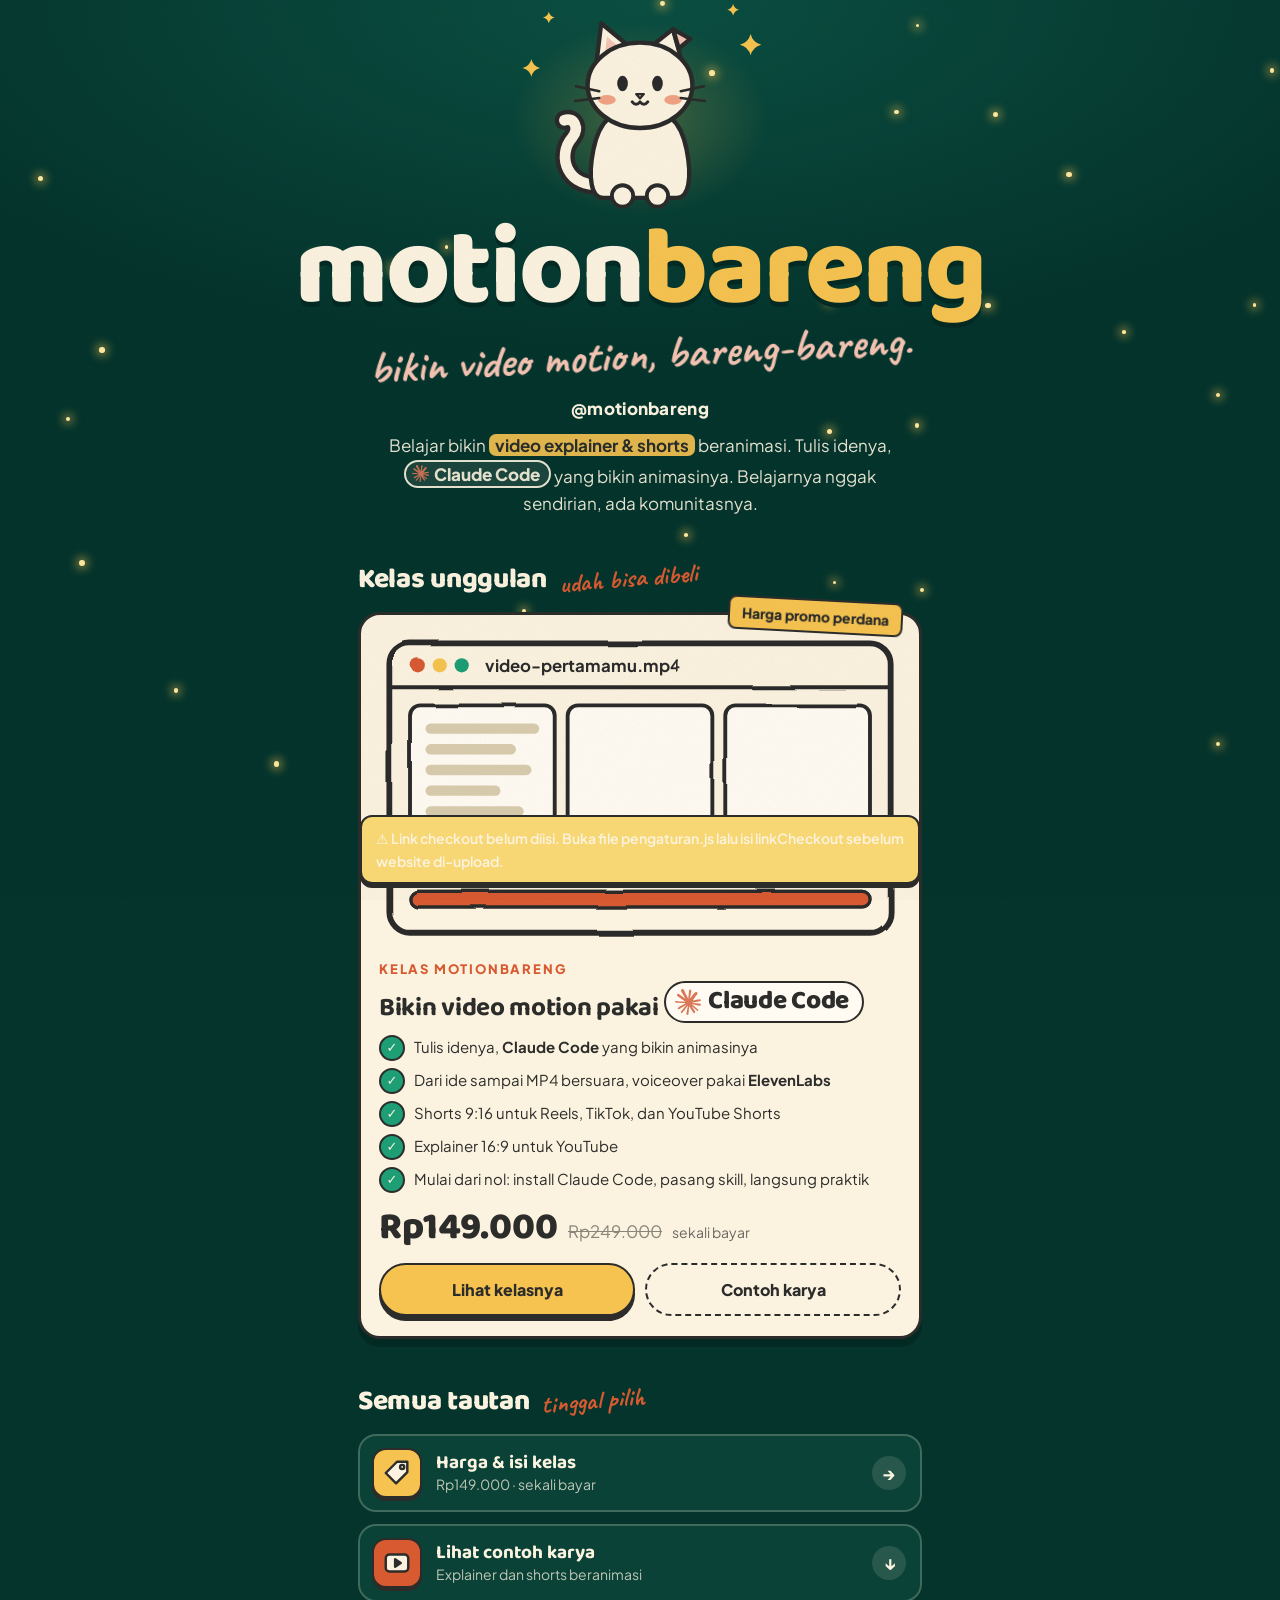
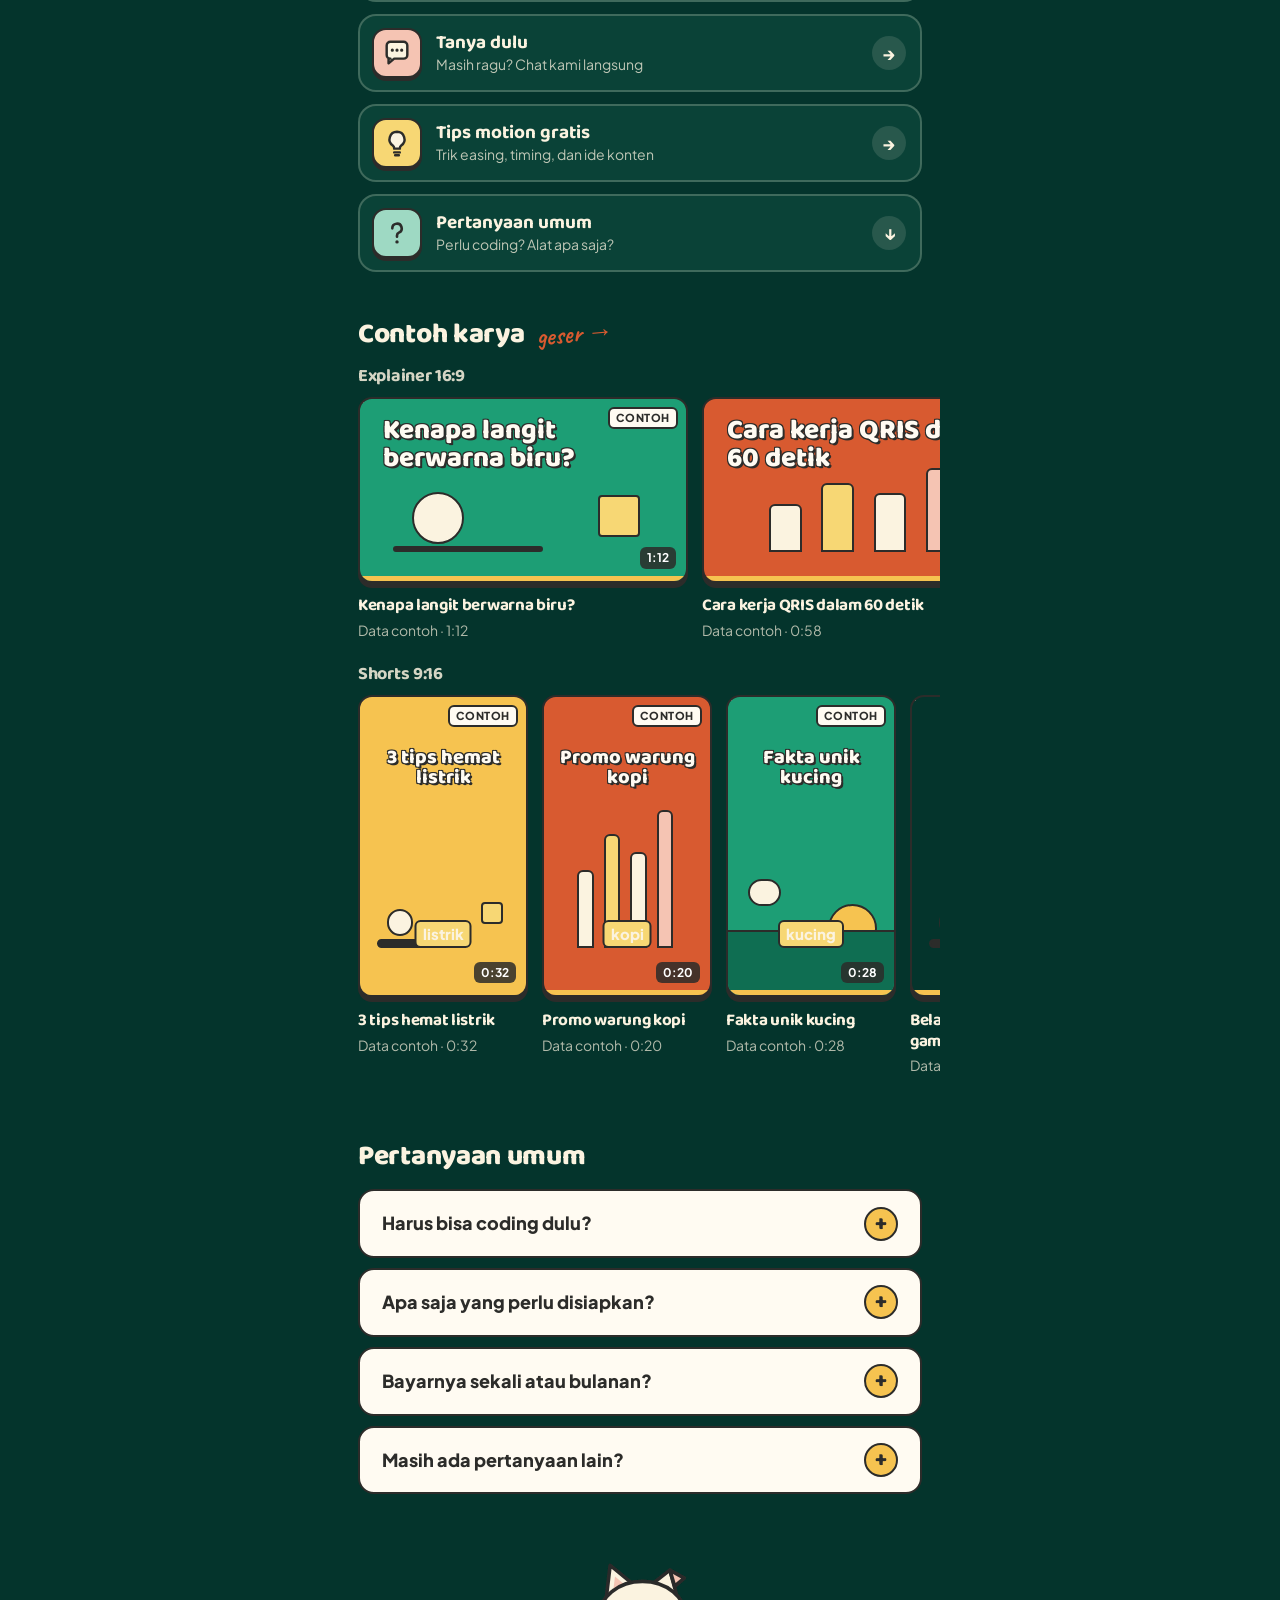
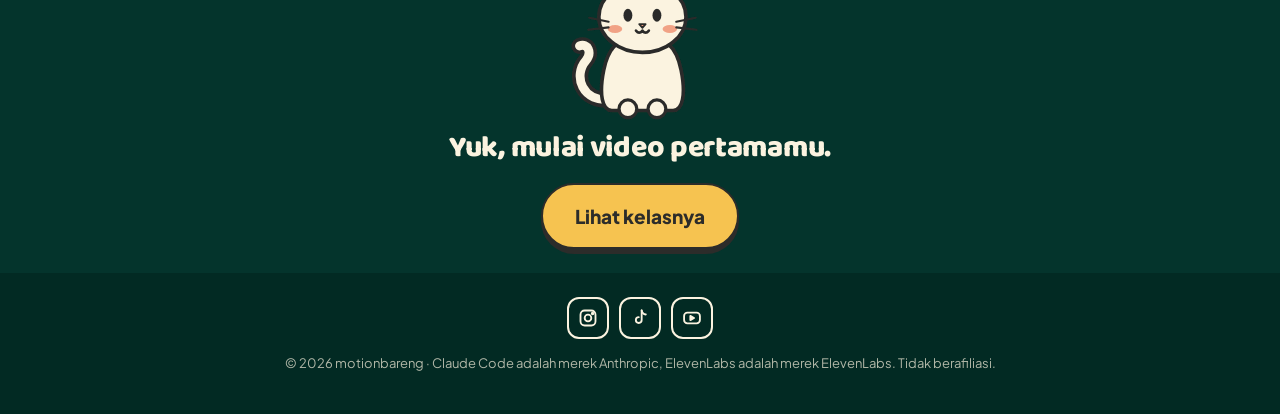
==== Company Profile/website/index.html @ d0ffbc11 "Website motionbareng: halaman link bio dan halaman jualan - index.html: halaman link bio (kenalan, k" ====
<!doctype html>
<html lang="id">
<head>
<meta charset="utf-8">
<meta name="viewport" content="width=device-width, initial-scale=1">
<title>motionbareng · bikin video motion, bareng-bareng</title>
<meta name="description" content="Belajar bikin video explainer & shorts beranimasi pakai Claude Code + ElevenLabs, bareng komunitas. Kelas, contoh karya, dan tautan motionbareng.">
<meta property="og:title" content="motionbareng · bikin video motion, bareng-bareng">
<meta property="og:description" content="Kelas online bikin video explainer & shorts beranimasi pakai Claude Code + ElevenLabs.">
<meta property="og:type" content="website">
<meta name="theme-color" content="#04342C">
<link rel="icon" href="favicon.svg" type="image/svg+xml">
<link rel="preconnect" href="https://fonts.googleapis.com">
<link rel="preconnect" href="https://fonts.gstatic.com" crossorigin>
<link href="https://fonts.googleapis.com/css2?family=Baloo+2:wght@700;800&family=Caveat:wght@700&family=Plus+Jakarta+Sans:wght@400;500;700;800&display=swap" rel="stylesheet">
<script>document.documentElement.classList.add('js')</script>
<link rel="stylesheet" href="aset/css/gaya.css?v=2">
</head>
<body class="halaman-bio">

<svg width="0" height="0" style="position:absolute" aria-hidden="true" focusable="false">
  <filter id="goyang" x="-20%" y="-20%" width="140%" height="140%">
    <feTurbulence type="fractalNoise" baseFrequency="0.018" numOctaves="1" seed="3"/>
    <feDisplacementMap in="SourceGraphic" scale="2.2"/>
  </filter>
</svg>
<div class="serat" aria-hidden="true"></div>
<div class="kunang tetap" data-n="34" aria-hidden="true"></div>

<main class="bio">
  <!-- ===== KENALAN ===== -->
  <section class="bio-atas" id="atas">
    <div class="hero-maskot masuk" style="--u:0" data-kucing="besar"></div>
    <h1 class="merek masuk" style="--u:1">motion<span>bareng</span></h1>
    <p class="slogan masuk" style="--u:2">bikin video motion,<br class="hp"> bareng-bareng.</p>
    <p class="handle masuk" style="--u:3">@motionbareng</p>
    <p class="lead masuk" style="--u:4">Belajar bikin <mark>video explainer &amp; shorts</mark> beranimasi. Tulis idenya, <span class="alat" data-alat="claude">Claude Code</span> yang bikin animasinya. Belajarnya nggak sendirian, ada komunitasnya.</p>
  </section>

  <!-- ===== KELAS UNGGULAN ===== -->
  <section class="bio-blok naik">
    <div class="judul-blok"><h2>Kelas unggulan</h2><span class="coretan">udah bisa dibeli</span></div>
    <article class="kartu-kelas">
      <span class="pita" data-isi="labelPromo">Harga promo perdana</span>
      <div class="kartu-kelas-papan" data-kucing="papan"></div>
      <span class="kicker kicker-kartu">Kelas motionbareng</span>
      <h3>Bikin video motion pakai <span class="alat" data-alat="claude">Claude Code</span></h3>
      <!-- GANTI: samakan dengan poin "yang didapat" di kelas.html -->
      <ul class="dapat-ringkas">
        <li><span>Tulis idenya, <b>Claude Code</b> yang bikin animasinya</span></li>
        <li><span>Dari ide sampai MP4 bersuara, voiceover pakai <b>ElevenLabs</b></span></li>
        <li><span>Shorts 9:16 untuk Reels, TikTok, dan YouTube Shorts</span></li>
        <li><span>Explainer 16:9 untuk YouTube</span></li>
        <li><span>Mulai dari nol: install Claude Code, pasang skill, langsung praktik</span></li>
      </ul>
      <div class="angka-ringkas">
        <span class="promo" data-harga="promo">Rp149.000</span>
        <s data-harga="normal">Rp249.000</s>
        <small>sekali bayar</small>
      </div>
      <div class="aksi-kartu">
        <a class="tombol kuning" href="kelas.html?utm_source=linkbio">Lihat kelasnya</a>
        <a class="tombol garis" href="#karya">Contoh karya</a>
      </div>
    </article>
  </section>

  <!-- ===== SEMUA TAUTAN ===== -->
  <section class="bio-blok naik">
    <div class="judul-blok"><h2>Semua tautan</h2><span class="coretan">tinggal pilih</span></div>
    <ul class="tautan">
      <li><a href="kelas.html?utm_source=linkbio#harga">
        <span class="ikon-t" style="background:var(--kuning)"><svg viewBox="0 0 32 32" fill="none" stroke="#2C2C2A" stroke-width="2.6" stroke-linejoin="round" stroke-linecap="round"><path d="M4 16 16 4h11v11L15 27z" fill="#FBF3E0"/><circle cx="21.5" cy="9.5" r="2.2"/></svg></span>
        <span><strong>Harga &amp; isi kelas</strong><small><span data-harga="promo">Rp149.000</span> · sekali bayar</small></span>
        <span class="panah-t" aria-hidden="true">→</span></a></li>
      <li><a data-tautan="masuk" href="#">
        <span class="ikon-t" style="background:var(--teal)"><svg viewBox="0 0 32 32" fill="none" stroke="#2C2C2A" stroke-width="2.6" stroke-linejoin="round" stroke-linecap="round"><rect x="6" y="14" width="20" height="14" rx="3" fill="#FBF3E0"/><path d="M10 14v-4a6 6 0 0 1 12 0v4"/><circle cx="16" cy="21" r="1.6" fill="#2C2C2A"/></svg></span>
        <span><strong>Sudah beli? Masuk kelas</strong><small>Buka materi kelasmu di sini</small></span>
        <span class="panah-t" aria-hidden="true">→</span></a></li>
      <li><a href="#karya">
        <span class="ikon-t" style="background:var(--terakota)"><svg viewBox="0 0 32 32" fill="none" stroke="#2C2C2A" stroke-width="2.6" stroke-linejoin="round" stroke-linecap="round"><rect x="4" y="7" width="24" height="18" rx="4" fill="#FBF3E0"/><path d="M14 12v8l6-4z" fill="#2C2C2A"/></svg></span>
        <span><strong>Lihat contoh karya</strong><small>Explainer dan shorts beranimasi</small></span>
        <span class="panah-t" aria-hidden="true">↓</span></a></li>
      <li><a data-tautan="tanya" href="#">
        <span class="ikon-t" style="background:var(--pink)"><svg viewBox="0 0 32 32" fill="none" stroke="#2C2C2A" stroke-width="2.6" stroke-linejoin="round" stroke-linecap="round"><path d="M5 8a4 4 0 0 1 4-4h14a4 4 0 0 1 4 4v10a4 4 0 0 1-4 4H13l-6 5v-5H9a4 4 0 0 1-4-4z" fill="#FBF3E0"/><path d="M11 13h.01M16 13h.01M21 13h.01" stroke-width="3.4"/></svg></span>
        <span><strong>Tanya dulu</strong><small>Masih ragu? Chat kami langsung</small></span>
        <span class="panah-t" aria-hidden="true">→</span></a></li>
      <li><a data-tautan="tips" href="#">
        <span class="ikon-t" style="background:var(--stabilo)"><svg viewBox="0 0 32 32" fill="none" stroke="#2C2C2A" stroke-width="2.6" stroke-linejoin="round" stroke-linecap="round"><path d="M16 4a8 8 0 0 0-4.5 14.6c.9.7 1.5 1.7 1.5 2.9V22h6v-.5c0-1.2.6-2.2 1.5-2.9A8 8 0 0 0 16 4z" fill="#FBF3E0"/><path d="M13 26h6M14 29h4"/></svg></span>
        <span><strong>Tips motion gratis</strong><small>Trik easing, timing, dan ide konten</small></span>
        <span class="panah-t" aria-hidden="true">→</span></a></li>
      <li><a href="#faq">
        <span class="ikon-t" style="background:#9ED9C3"><svg viewBox="0 0 32 32" fill="none" stroke="#2C2C2A" stroke-width="2.8" stroke-linejoin="round" stroke-linecap="round"><path d="M11 11a5 5 0 1 1 7 4.6c-1.3.6-2 1.6-2 3V20"/><path d="M16 25.5h.01" stroke-width="3.6"/></svg></span>
        <span><strong>Pertanyaan umum</strong><small>Perlu coding? Alat apa saja?</small></span>
        <span class="panah-t" aria-hidden="true">↓</span></a></li>
    </ul>
  </section>

  <!-- ===== CONTOH KARYA ===== -->
  <section class="bio-blok" id="karya">
    <div class="judul-blok naik"><h2>Contoh karya</h2><span class="coretan">geser →</span></div>
    <h3 class="sub-karya">Explainer 16:9</h3>
    <div class="rel" id="rel-karya"></div>
    <h3 class="sub-karya">Shorts 9:16</h3>
    <div class="rel" id="rel-shorts"></div>
  </section>

  <!-- ===== FAQ SINGKAT ===== -->
  <section class="bio-blok" id="faq">
    <div class="judul-blok naik"><h2>Pertanyaan umum</h2></div>
    <div class="faq">
      <details class="naik"><summary>Harus bisa coding dulu?</summary>
        <p>Nggak harus. Claude Code yang menulis kodenya. Di kelas kamu belajar cara mengarahkannya dan memeriksa hasilnya.</p></details>
      <details class="naik"><summary>Apa saja yang perlu disiapkan?</summary>
        <p>Laptop atau PC, koneksi internet, langganan Claude yang sudah termasuk Claude Code, dan akun ElevenLabs.</p></details>
      <details class="naik"><summary>Bayarnya sekali atau bulanan?</summary>
        <p>Kelasnya sekali bayar <strong data-harga="promo">Rp149.000</strong>. Langganan Claude dan ElevenLabs terpisah.</p></details>
      <details class="naik"><summary>Masih ada pertanyaan lain?</summary>
        <p>Lihat <a class="link-polos" href="kelas.html?utm_source=linkbio#faq">FAQ lengkap</a> atau hubungi kami lewat <span data-kontak>media sosial motionbareng</span>.</p></details>
    </div>
  </section>

  <!-- ===== PENUTUP ===== -->
  <section class="bio-penutup naik">
    <div data-kucing="penutup"></div>
    <h2>Yuk, mulai video pertamamu.</h2>
    <a class="tombol kuning besar" href="kelas.html?utm_source=linkbio">Lihat kelasnya</a>
  </section>
</main>

<footer class="bio-kaki">
  <div class="sosmed" id="sosmed"></div>
  <p>© <span id="tahun">2026</span> motionbareng · Claude Code adalah merek Anthropic, ElevenLabs adalah merek ElevenLabs. Tidak berafiliasi.</p>
</footer>

<script src="pengaturan.js?v=2"></script>
<script src="aset/js/umum.js?v=2"></script>
</body>
</html>
---- Company Profile/website/aset/css/gaya.css ----
:root{
    --kertas:#FBF3E0; --kertas-2:#F4E8CC; --putih:#FFFBF2; --tinta:#2C2C2A;
    --teal:#1D9E75; --teal-tombol:#0F6E52; --malam:#04342C; --malam-2:#0A4237; --malam-3:#022A23;
    --terakota:#D85A30; --terakota-gelap:#B9461F; --pipi:#F0997B; --pink:#F5C4B3;
    --stabilo:#F7D774; --kuning:#F6C350;
    --f-judul:"Baloo 2",ui-rounded,"Segoe UI",system-ui,sans-serif;
    --f-isi:"Plus Jakarta Sans",system-ui,sans-serif;
    --f-tangan:"Caveat","Segoe Print",cursive;
    --radius:18px; --lebar:1120px;
  }
  *{box-sizing:border-box}
  html{scroll-behavior:smooth;scroll-padding-top:80px}
  body{margin:0;background:var(--kertas);color:var(--tinta);font-family:var(--f-isi);font-size:17px;line-height:1.6;overflow-x:clip}
  img{max-width:100%;display:block}
  a{color:inherit}
  button{font:inherit;color:inherit}
  .wadah{max-width:var(--lebar);margin:0 auto;padding:0 16px;position:relative;z-index:1}
  h1,h2,h3,h4{font-family:var(--f-judul);line-height:1.1;letter-spacing:-.3px;margin:0}
  h2{font-size:clamp(32px,4.8vw,50px);font-weight:800}
  section{position:relative;padding:96px 0}
  @media (max-width:760px){section{padding:68px 0}body{font-size:16px}}

  /* tekstur serat kertas di seluruh layar */
  .serat{position:fixed;inset:0;pointer-events:none;z-index:60;opacity:.55;mix-blend-mode:multiply;
    background-image:url("data:image/svg+xml,%3Csvg xmlns='http://www.w3.org/2000/svg' width='220' height='220'%3E%3Cfilter id='n'%3E%3CfeTurbulence type='fractalNoise' baseFrequency='.85' numOctaves='3' stitchTiles='stitch'/%3E%3CfeColorMatrix values='0 0 0 0 .17 0 0 0 0 .16 0 0 0 0 .14 0 0 0 .09 0'/%3E%3C/filter%3E%3Crect width='100%25' height='100%25' filter='url(%23n)'/%3E%3C/svg%3E")}

  /* ===== latar section ===== */
  .krem{background:var(--kertas);--sobek:var(--kertas)}
  .malam{background:radial-gradient(70% 60% at 25% 35%,#0B4F42 0%,transparent 70%),radial-gradient(60% 50% at 85% 80%,#073F34 0%,transparent 70%),var(--malam);
    color:var(--kertas);--sobek:var(--malam)}
  .terakota{background:var(--terakota-gelap);color:var(--kertas);--sobek:var(--terakota-gelap)}
  .sobek{position:absolute;left:0;top:0;width:100%;height:22px;transform:translateY(-21px);z-index:2;display:block;
    fill:var(--sobek);filter:drop-shadow(0 -1.5px 0 rgba(44,44,42,.22))}
  /* kunang-kunang */
  .kunang{position:absolute;inset:0;overflow:hidden;pointer-events:none;z-index:0}
  .kunang i{position:absolute;width:var(--s);height:var(--s);border-radius:50%;background:#FFE9A0;
    box-shadow:0 0 10px 3px rgba(246,195,80,.55);animation:melayang var(--t1) ease-in-out infinite alternate,nyala var(--t2) ease-in-out infinite;animation-delay:var(--d1),var(--d2)}
  @keyframes melayang{to{transform:translate(var(--dx),var(--dy))}}
  @keyframes nyala{0%,100%{opacity:.15}50%{opacity:1}}

  /* ===== tipografi bersama ===== */
  .kepala-section{text-align:center;max-width:720px;margin:0 auto 44px}
  .kepala-section p{margin:12px 0 0;font-size:18px;opacity:.85}
  .kicker{display:inline-block;font-size:13px;font-weight:800;letter-spacing:1.8px;text-transform:uppercase;color:var(--terakota);margin-bottom:10px}
  .malam .kicker,.terakota .kicker{color:var(--kuning)}
  .stabilo{background:linear-gradient(transparent 56%,var(--stabilo) 56%,var(--stabilo) 92%,transparent 92%);padding:0 .12em}
  .malam .stabilo{background:linear-gradient(transparent 56%,var(--teal) 56%,var(--teal) 92%,transparent 92%)}
  .terakota .stabilo{background:linear-gradient(transparent 56%,#8E3315 56%,#8E3315 92%,transparent 92%)}
  .coretan{font-family:var(--f-tangan);font-weight:700;color:var(--terakota);font-size:26px;line-height:1;display:inline-block;transform:rotate(-5deg)}
  .malam .coretan,.terakota .coretan{color:var(--kuning)}
  .judul-coret{display:flex;align-items:center;justify-content:center;gap:14px;flex-wrap:wrap}

  /* ===== tombol ===== */
  .tombol{display:inline-flex;align-items:center;justify-content:center;gap:8px;font-family:var(--f-isi);font-weight:800;font-size:17px;
    text-decoration:none;color:var(--kertas);background:var(--teal-tombol);border:2.5px solid var(--tinta);border-radius:999px;
    padding:13px 26px;box-shadow:0 5px 0 var(--tinta);transition:transform .15s,box-shadow .15s;cursor:pointer}
  .tombol:hover{transform:translateY(-2px);box-shadow:0 7px 0 var(--tinta)}
  .tombol:active{transform:translateY(3px);box-shadow:0 2px 0 var(--tinta)}
  .tombol.kuning{background:var(--kuning);color:var(--tinta)}
  .tombol.besar{font-size:19px;padding:16px 32px}
  .link-polos{font-weight:700;text-decoration:none;border-bottom:2.5px solid currentColor;padding-bottom:1px}
  :focus-visible{outline:3px solid var(--terakota);outline-offset:3px}
  .malam :focus-visible{outline-color:var(--kuning)}

  /* ===== navigasi ===== */
  .nav{position:sticky;top:0;z-index:50;background:var(--kertas);border-bottom:2.5px solid var(--tinta)}
  .nav .wadah{display:flex;align-items:center;justify-content:space-between;height:66px;gap:16px}
  .logo{display:flex;align-items:center;gap:6px;text-decoration:none;font-family:var(--f-judul);font-weight:800;font-size:25px;letter-spacing:-.4px;line-height:1}
  .logo svg{width:44px;height:auto}
  .logo .b{color:var(--teal-tombol)}
  .menu{display:flex;gap:26px;align-items:center}
  .menu a{text-decoration:none;font-weight:700;font-size:15px}
  .menu a:not(.tombol):hover{color:var(--teal-tombol)}
  .menu .tombol{font-size:15px;padding:9px 18px;box-shadow:0 4px 0 var(--tinta)}
  @media (max-width:860px){.menu a:not(.tombol){display:none}}

  /* ===== maskot kucing ===== */
  .tinta{stroke:var(--tinta);stroke-linejoin:round;stroke-linecap:round;filter:url(#goyang)}
  .kucing .badan,.kucing .muka,.kucing .telinga-kiri path,.kucing .telinga-kanan path{stroke-width:4.5}
  .kucing .tapak{stroke-width:4}
  .kucing .ekor-garis{fill:none;stroke:var(--tinta);stroke-width:20}
  .kucing .ekor-isi{fill:none;stroke-width:11}
  .mata ellipse,.mata-isi{fill:var(--tinta);stroke:none}
  .pipi{fill:var(--pipi);stroke:none;opacity:.9}
  .hidung{fill:var(--pipi);stroke-width:2.2}
  .mulut,.garis-tipis{fill:none;stroke-width:3.2}
  .kumis{fill:none;stroke-width:2.6}
  svg g,svg ellipse,svg circle,svg rect,svg path{transform-box:fill-box}
  .kucing .ekor{transform-origin:100% 90%;animation:ekor 2.8s ease-in-out infinite}
  @keyframes ekor{0%,100%{transform:rotate(0)}50%{transform:rotate(12deg)}}
  .mata ellipse{transform-origin:center;animation:kedip 4.4s infinite;animation-delay:var(--k,0s)}
  @keyframes kedip{0%,91%,97%,100%{transform:scaleY(1)}94%{transform:scaleY(.1)}}
  .telinga-kiri{transform-origin:70% 100%;animation:telinga 5.2s infinite}
  @keyframes telinga{0%,80%,88%,100%{transform:none}84%{transform:rotate(-12deg)}}
  .kucing .tubuh{transform-origin:50% 100%;animation:napas 3s ease-in-out infinite}
  @keyframes napas{50%{transform:scale(1.015,.985)}}
  .melambai .tapak-kanan{animation:lambai .45s ease-in-out infinite alternate}
  @keyframes lambai{from{transform:translate(40px,-82px)}to{transform:translate(54px,-90px)}}

  /* ===== HERO ===== */
  .hero{padding:40px 0 110px}
  .hero-tengah{display:flex;flex-direction:column;align-items:center;text-align:center}
  .hero-maskot{position:relative}
  .hero-maskot::before{content:"";position:absolute;inset:10% 0 0;background:radial-gradient(closest-side,rgba(246,195,80,.25),transparent);pointer-events:none}
  .hero-maskot svg{width:clamp(190px,24vw,260px);height:auto;overflow:visible;position:relative}
  .merek{font-size:clamp(56px,10vw,110px);font-weight:800;letter-spacing:-2px;line-height:.95;margin-top:2px;text-shadow:0 5px 0 var(--malam-3)}
  .merek span{color:var(--kuning)}
  .slogan{font-family:var(--f-tangan);font-weight:700;font-size:clamp(30px,4.4vw,46px);line-height:1;color:var(--pink);transform:rotate(-3deg);margin:10px 0 26px}
  .hero .lead{font-size:clamp(17px,2vw,21px);max-width:31em;margin:0 0 28px;opacity:.92}
  .hero mark{background:var(--kuning);color:var(--tinta);border-radius:7px;padding:0 6px;font-weight:700;box-decoration-break:clone;-webkit-box-decoration-break:clone}
  .aksi{display:flex;align-items:center;justify-content:center;gap:22px;flex-wrap:wrap}
  .hero-papan{position:relative;width:min(600px,100%);margin-top:52px}
  .hero-papan svg{width:100%;height:auto;overflow:visible}
  .hero-papan .coretan{position:absolute;top:-36px;left:2%;font-size:28px}
  .kilau{fill:var(--kuning);stroke:none;transform-origin:center;animation:kilau 2.4s ease-in-out infinite;animation-delay:var(--w)}
  @keyframes kilau{0%,100%{transform:scale(.5) rotate(0);opacity:.4}50%{transform:scale(1.15) rotate(20deg);opacity:1}}
  .masuk{animation:masukAtas .7s cubic-bezier(.3,1.3,.5,1) both;animation-delay:calc(var(--u) * .12s)}
  @keyframes masukAtas{from{opacity:0;transform:translateY(24px)}}
  .slogan.masuk{animation-name:masukSlogan}
  @keyframes masukSlogan{from{opacity:0;transform:translateY(24px) rotate(-3deg)}to{transform:rotate(-3deg)}}
  @media (max-width:860px){
    .hero{padding:24px 0 90px}
    .hero-papan{margin-top:44px}
    .hero-papan .coretan{font-size:22px;top:-30px}
  }
  /* demo storyboard */
  .papan-label{font-family:var(--f-tangan);font-size:21px;fill:var(--tinta);stroke:none;text-anchor:middle;font-weight:700}
  .papan-judul{font-family:var(--f-isi);font-size:13px;font-weight:700;fill:var(--tinta);stroke:none}
  .baris{fill:#D9CCAE;stroke:none;transform-origin:0 50%;animation:ketik 6s infinite;animation-delay:calc(var(--i) * .28s)}
  @keyframes ketik{0%{transform:scaleX(0)}7%,92%{transform:scaleX(1)}100%{transform:scaleX(0)}}
  .sketsa{fill:none;stroke:var(--tinta);stroke-width:2.5;stroke-dasharray:1;stroke-dashoffset:1;animation:gambar 6s infinite}
  @keyframes gambar{0%,24%{stroke-dashoffset:1}48%,92%{stroke-dashoffset:0}100%{stroke-dashoffset:1}}
  .jadi{opacity:0;animation:jadi 6s infinite}
  @keyframes jadi{0%,52%{opacity:0;transform:scale(.9)}60%,92%{opacity:1;transform:none}100%{opacity:0}}
  .jadi{transform-origin:50% 50%}
  .matahari{animation:pantul .7s ease-in-out infinite alternate}
  @keyframes pantul{to{transform:translateY(-8px)}}
  .progres{transform-origin:0 50%;animation:progres 6s linear infinite}
  @keyframes progres{from{transform:scaleX(0)}to{transform:scaleX(1)}}
  .papan-label{opacity:.35;animation:aktif 6s infinite;animation-delay:var(--a)}
  @keyframes aktif{0%,32%{opacity:1}34%,100%{opacity:.35}}
  .tapak-lambai{animation:lambaiTapak 5s ease-in-out infinite}
  @keyframes lambaiTapak{0%,64%,92%,100%{transform:none}70%,80%{transform:translate(-10px,-34px)}75%,85%{transform:translate(-20px,-40px)}}

  /* ===== tapak yang nongol dari pinggir ===== */
  .intip{position:absolute;top:var(--atas,90px);width:clamp(110px,14vw,170px);z-index:5;pointer-events:none;opacity:0}
  .intip.kiri{left:0;--dari:-105%}
  .intip.kanan{right:0;--dari:105%}
  .intip.kanan svg{transform:scaleX(-1)}
  .intip svg{display:block;width:100%;height:auto;overflow:visible}
  .intip.sapa{animation:intipMasuk 3s cubic-bezier(.3,1.3,.5,1) forwards}
  @keyframes intipMasuk{0%{transform:translateX(var(--dari));opacity:1}16%,76%{transform:translateX(calc(var(--dari) * .25));opacity:1}100%{transform:translateX(var(--dari));opacity:1}}
  .intip .tapak-ujung{transform-origin:0% 50%}
  .intip.sapa .tapak-ujung{animation:tepuk 3s ease-in-out}
  @keyframes tepuk{0%,18%,74%,100%{transform:none}26%,42%,58%{transform:rotate(-14deg)}34%,50%,66%{transform:rotate(8deg)}}

  /* ===== KARYA ===== */
  .alat-karya{display:flex;justify-content:space-between;align-items:center;gap:12px;flex-wrap:wrap;margin-bottom:18px}
  .filter{display:flex;gap:8px;flex-wrap:wrap}
  .filter button,.panah button{border:2.5px solid var(--tinta);background:var(--putih);border-radius:999px;padding:6px 16px;font-weight:700;font-size:15px;cursor:pointer}
  .filter button[aria-pressed="true"]{background:var(--tinta);color:var(--kertas)}
  .panah{display:flex;gap:8px}
  .panah button{width:44px;height:44px;padding:0;font-size:20px;box-shadow:0 3px 0 var(--tinta)}
  .rel{display:flex;gap:20px;overflow-x:auto;scroll-snap-type:x mandatory;padding:6px 4px 18px;scrollbar-width:thin;align-items:flex-start}
  .karya{flex:none;scroll-snap-align:start;text-decoration:none;color:inherit;display:block}
  .karya.explainer{width:min(380px,82vw)}
  .karya.shorts{width:min(200px,46vw)}
  .karya[hidden]{display:none}
  .thumb{position:relative;border:2.5px solid var(--tinta);border-radius:14px;overflow:hidden;box-shadow:0 5px 0 var(--tinta);transition:transform .2s,box-shadow .2s;container-type:inline-size}
  a.karya:hover .thumb{transform:translateY(-3px) rotate(-.8deg);box-shadow:0 8px 0 var(--tinta)}
  .explainer .thumb{aspect-ratio:16/9}
  .shorts .thumb{aspect-ratio:9/16}
  .thumb img{width:100%;height:100%;object-fit:cover}
  .karya h4{font-size:19px;line-height:1.2;margin:14px 0 2px}
  .karya p{margin:0;font-size:14px;opacity:.7}
  .judul-thumb{position:absolute;left:7%;right:7%;top:10%;z-index:2;font-family:var(--f-judul);font-weight:800;line-height:1;color:var(--putih);
    text-shadow:2px 2px 0 var(--tinta),-1px -1px 0 var(--tinta),1px -1px 0 var(--tinta),-1px 1px 0 var(--tinta);font-size:8.5cqw}
  .shorts .judul-thumb{font-size:12cqw;text-align:center;top:8%}
  .subtitle-thumb{position:absolute;left:50%;bottom:16%;transform:translateX(-50%);z-index:2;background:var(--stabilo);border:2px solid var(--tinta);border-radius:6px;
    font-weight:800;font-size:9cqw;padding:0 6px;white-space:nowrap;animation:katakata 1.6s steps(1) infinite}
  @keyframes katakata{0%{transform:translateX(-50%) scale(1)}50%{transform:translateX(-50%) scale(1.08)}}
  .bar-video{position:absolute;left:0;right:0;bottom:0;height:5px;background:rgba(0,0,0,.25);z-index:2}
  .bar-video::after{content:"";position:absolute;inset:0;background:var(--kuning);transform-origin:0 50%;animation:progres 7s linear infinite}
  .chip-contoh{position:absolute;top:8px;right:8px;font-size:11px;font-weight:800;letter-spacing:.6px;background:var(--putih);border:2px solid var(--tinta);border-radius:6px;padding:0 6px;z-index:3}
  .durasi{position:absolute;bottom:12px;right:10px;font-size:12px;font-weight:700;background:rgba(44,44,42,.85);color:#fff;border-radius:6px;padding:1px 7px;z-index:3}
  .main{position:absolute;left:50%;top:56%;transform:translate(-50%,-50%);width:50px;height:50px;border-radius:50%;background:var(--putih);border:2.5px solid var(--tinta);z-index:3;display:grid;place-items:center}
  .main::after{content:"";border-left:15px solid var(--tinta);border-top:9px solid transparent;border-bottom:9px solid transparent;margin-left:5px}
  .w-teal{background:var(--teal)}.w-terakota{background:var(--terakota)}.w-kuning{background:var(--kuning)}.w-malam{background:var(--malam)}
  .pola{position:absolute;inset:0}
  .pola i{position:absolute;display:block;border:2.5px solid var(--tinta);background:var(--kertas)}
  .pola-0 i:nth-child(1){width:16%;aspect-ratio:1;border-radius:50%;left:16%;bottom:20%;animation:loncat 1.4s ease-in infinite alternate}
  .pola-0 i:nth-child(2){width:46%;height:3%;left:10%;bottom:16%;border-radius:9px;background:var(--tinta)}
  .pola-0 i:nth-child(3){width:13%;aspect-ratio:1;right:14%;bottom:24%;border-radius:4px;background:var(--stabilo);animation:putar 3s linear infinite}
  .pola-1 i{bottom:16%;width:10%;border-radius:6px 6px 0 0;transform-origin:bottom;animation:tumbuh 1.8s ease-in-out infinite alternate}
  .pola-1 i:nth-child(1){left:20%;height:26%}
  .pola-1 i:nth-child(2){left:36%;height:38%;animation-delay:.2s;background:var(--stabilo)}
  .pola-1 i:nth-child(3){left:52%;height:32%;animation-delay:.4s}
  .pola-1 i:nth-child(4){left:68%;height:46%;animation-delay:.6s;background:var(--pink)}
  .pola-2 i:nth-child(1){width:30%;aspect-ratio:1;border-radius:50%;right:10%;bottom:14%;background:var(--kuning);animation:loncat 2s ease-in-out infinite alternate}
  .pola-2 i:nth-child(2){left:0;right:0;bottom:0;height:22%;border-width:2.5px 0 0;background:var(--teal-tombol)}
  .pola-2 i:nth-child(3){width:20%;height:9%;left:12%;bottom:30%;border-radius:20px;animation:geser 3s ease-in-out infinite alternate}
  @keyframes loncat{from{transform:translateY(-120%)}to{transform:translateY(0)}}
  @keyframes putar{to{transform:rotate(360deg)}}
  @keyframes tumbuh{from{transform:scaleY(.4)}to{transform:scaleY(1)}}
  @keyframes geser{to{transform:translateX(220%)}}
  .catatan-kecil{text-align:center;font-size:14px;opacity:.65;margin-top:18px}

  /* ===== BARENG (malam) ===== */
  .bareng-gambar{max-width:560px;margin:-6px auto 34px}
  .bareng-gambar svg{width:100%;height:auto;overflow:visible}
  .lompat{transform-origin:50% 100%;animation:lompat 1.5s infinite;animation-delay:var(--d)}
  @keyframes lompat{
    0%{transform:scale(1.07,.92);animation-timing-function:ease-out}
    14%{transform:scale(.95,1.07);animation-timing-function:cubic-bezier(.2,.7,.4,1)}
    45%{transform:translateY(-36px);animation-timing-function:cubic-bezier(.6,0,.8,.3)}
    74%{transform:scale(.96,1.05);animation-timing-function:ease-out}
    84%{transform:scale(1.09,.9)}
    100%{transform:scale(1.07,.92)}
  }
  .bayang{fill:#000;opacity:.25}
  .pilar{display:grid;grid-template-columns:repeat(3,1fr);gap:22px}
  @media (max-width:860px){.pilar{grid-template-columns:1fr}}
  .kartu-gelap{background:var(--malam-2);border:2.5px solid rgba(246,195,80,.45);border-radius:var(--radius);padding:22px;overflow:hidden}
  .kartu-gelap h3{font-size:24px;margin:16px 0 6px;color:var(--kuning)}
  .kartu-gelap p{margin:0;opacity:.88;font-size:16px}
  .ilus{height:120px;border-radius:12px;background:var(--malam-3);border:2px solid rgba(251,243,224,.15);position:relative;overflow:hidden}
  /* ilustrasi 1: gelembung obrolan */
  .ilus .gel{position:absolute;padding:5px 10px;border-radius:12px;font-size:13px;font-weight:700;border:2px solid var(--tinta);color:var(--tinta);opacity:0;animation:gel 6s infinite}
  .ilus .gel:nth-child(1){left:10px;top:12px;background:var(--kertas);animation-delay:0s}
  .ilus .gel:nth-child(2){right:10px;top:44px;background:var(--kuning);animation-delay:1s}
  .ilus .gel:nth-child(3){left:18px;top:78px;background:var(--pink);animation-delay:2s}
  @keyframes gel{0%{opacity:0;transform:translateY(8px) scale(.8)}6%,80%{opacity:1;transform:none}90%,100%{opacity:0}}
  /* ilustrasi 2: sesi bareng */
  .ilus .live{position:absolute;left:12px;top:12px;font-size:12px;font-weight:800;color:var(--putih);background:var(--terakota);border:2px solid var(--tinta);border-radius:6px;padding:0 6px}
  .ilus .live::before{content:"";display:inline-block;width:7px;height:7px;border-radius:50%;background:var(--putih);margin-right:5px;vertical-align:1px;animation:nyala 1.2s infinite}
  .ilus .wajah-kecil{position:absolute;bottom:14px;width:62px;animation:angguk 1.8s ease-in-out infinite}
  .ilus .wajah-kecil:nth-of-type(2){left:calc(50% - 98px);animation-delay:0s}
  .ilus .wajah-kecil:nth-of-type(3){left:calc(50% - 31px);animation-delay:.3s}
  .ilus .wajah-kecil:nth-of-type(4){left:calc(50% + 36px);animation-delay:.6s}
  @keyframes angguk{50%{transform:translateY(-6px) rotate(-4deg)}}
  /* ilustrasi 3: etalase */
  .ilus .bingkai{position:absolute;top:22px;width:58px;height:76px;border:2.5px solid var(--tinta);border-radius:6px;background:var(--kertas)}
  .ilus .bingkai:nth-child(1){left:calc(50% - 100px);background:var(--teal);transform:rotate(-6deg)}
  .ilus .bingkai:nth-child(2){left:calc(50% - 29px);background:var(--kuning);transform:translateY(-4px);animation:sorot 2.4s ease-in-out infinite}
  .ilus .bingkai:nth-child(3){left:calc(50% + 42px);background:var(--terakota);transform:rotate(6deg)}
  .ilus .bintang{position:absolute;left:calc(50% + 12px);top:6px;width:28px;animation:putar 4s linear infinite}
  @keyframes sorot{50%{transform:translateY(-10px) scale(1.06)}}

  /* ===== CARA (krem, demo interaktif) ===== */
  .cara{display:grid;grid-template-columns:1.1fr .9fr;gap:30px;align-items:center}
  @media (max-width:860px){.cara{grid-template-columns:1fr}}
  .layar-demo{background:var(--malam);border:3px solid var(--tinta);border-radius:20px;box-shadow:0 8px 0 var(--tinta);aspect-ratio:4/3;position:relative;overflow:hidden;color:var(--kertas)}
  .layar-demo::before{content:"";display:block;height:30px;border-bottom:2.5px solid var(--tinta);background:
    radial-gradient(circle at 18px 15px,var(--terakota) 5px,transparent 5.5px),radial-gradient(circle at 36px 15px,var(--kuning) 5px,transparent 5.5px),
    radial-gradient(circle at 54px 15px,var(--teal) 5px,transparent 5.5px),var(--kertas)}
  .demo{position:absolute;inset:30px 0 0;padding:6%;display:flex;align-items:center;justify-content:center;opacity:0;transform:translateY(12px);transition:opacity .35s,transform .35s;pointer-events:none}
  .demo.aktif{opacity:1;transform:none}
  .label-demo{position:absolute;top:44px;left:18px;font-family:var(--f-tangan);font-size:24px;color:var(--kuning);z-index:2}
  /* demo 1 naskah */
  .kertas-naskah{background:var(--kertas);color:var(--tinta);border:2.5px solid var(--tinta);border-radius:10px;width:78%;padding:18px 20px;transform:rotate(-2deg)}
  .kertas-naskah b{font-family:var(--f-judul);font-size:20px;display:block;margin-bottom:8px}
  .kertas-naskah i{display:block;height:9px;border-radius:5px;background:#D9CCAE;margin:9px 0;transform-origin:0 50%;transform:scaleX(0)}
  .aktif .kertas-naskah i{animation:tulisBaris .5s ease-out forwards;animation-delay:calc(var(--i) * .35s)}
  @keyframes tulisBaris{to{transform:scaleX(1)}}
  /* demo 2 arahan */
  .arahan{display:flex;align-items:center;gap:6%;width:100%}
  .catatan-tempel{background:var(--stabilo);color:var(--tinta);border:2.5px solid var(--tinta);padding:14px;width:42%;transform:rotate(-3deg);font-family:var(--f-tangan);font-size:22px;line-height:1.1;box-shadow:4px 4px 0 var(--tinta)}
  .bingkai-hasil{display:grid;grid-template-columns:1fr 1fr;gap:8px;flex:1}
  .bingkai-hasil span{aspect-ratio:16/10;border:2.5px solid var(--tinta);border-radius:6px;background:var(--kertas);opacity:0;transform:scale(.6)}
  .bingkai-hasil span:nth-child(2){background:var(--teal)}.bingkai-hasil span:nth-child(3){background:var(--kuning)}.bingkai-hasil span:nth-child(4){background:var(--terakota)}
  .aktif .bingkai-hasil span{animation:munculBingkai .4s cubic-bezier(.3,1.5,.5,1) forwards;animation-delay:calc(.5s + var(--i) * .3s)}
  @keyframes munculBingkai{to{opacity:1;transform:none}}
  /* demo 3 suara */
  .suara{width:100%;text-align:center}
  .gelombang{display:flex;gap:5px;justify-content:center;align-items:center;height:110px}
  .gelombang i{width:8px;border-radius:4px;background:var(--kuning);height:20%;animation:suara 1s ease-in-out infinite alternate;animation-delay:calc(var(--i) * -.13s)}
  @keyframes suara{to{height:95%}}
  .subtitle-demo{display:inline-flex;gap:6px;margin-top:18px;font-weight:800;font-size:20px}
  .subtitle-demo span{padding:0 6px;border-radius:6px;animation:sorotKata 2.4s steps(1) infinite;animation-delay:calc(var(--i) * .6s)}
  @keyframes sorotKata{0%{background:var(--kuning);color:var(--tinta)}25%,100%{background:transparent;color:var(--kertas)}}
  /* demo 4 render */
  .render{width:80%;text-align:center}
  .render .jalur{height:20px;border:2.5px solid var(--tinta);border-radius:999px;background:var(--malam-3);overflow:hidden}
  .render .jalur i{display:block;height:100%;background:var(--kuning);transform-origin:0 50%;transform:scaleX(0)}
  .aktif .render .jalur i{animation:isi 2.6s ease-in-out forwards}
  @keyframes isi{to{transform:scaleX(1)}}
  .berkas{display:inline-flex;align-items:center;gap:10px;margin-top:22px;background:var(--kertas);color:var(--tinta);border:2.5px solid var(--tinta);border-radius:12px;padding:10px 16px;font-weight:800;opacity:0}
  .aktif .berkas{animation:munculBingkai .4s cubic-bezier(.3,1.5,.5,1) forwards;animation-delay:2.6s}
  .berkas em{font-style:normal;color:var(--teal-tombol)}
  .langkah{list-style:none;margin:0;padding:0;display:grid;gap:12px}
  .langkah button{width:100%;text-align:left;display:grid;grid-template-columns:auto 1fr;gap:4px 16px;align-items:start;background:var(--putih);border:2.5px solid var(--tinta);border-radius:16px;padding:16px 18px;cursor:pointer;transition:transform .15s,background .15s}
  .langkah button:hover{transform:translateX(4px)}
  .langkah button[aria-selected="true"]{background:var(--stabilo);box-shadow:0 4px 0 var(--tinta)}
  .langkah .no{grid-row:span 2;width:40px;height:40px;border-radius:50%;border:2.5px solid var(--tinta);display:grid;place-items:center;font-family:var(--f-judul);font-weight:800;font-size:22px;background:var(--kertas)}
  .langkah strong{font-family:var(--f-judul);font-size:21px;line-height:1.2}
  .langkah small{font-size:15px;opacity:.8}

  /* ===== SIAPA (malam, tab) ===== */
  .tab-daftar{display:flex;justify-content:center;gap:10px;flex-wrap:wrap;margin-bottom:24px}
  .tab-daftar button{border:2.5px solid var(--kertas);background:transparent;color:var(--kertas);border-radius:999px;padding:8px 20px;font-weight:800;cursor:pointer}
  .tab-daftar button[aria-selected="true"]{background:var(--kuning);color:var(--tinta);border-color:var(--tinta);box-shadow:0 4px 0 var(--tinta)}
  .tab-isi{max-width:880px;margin:0 auto;background:var(--kertas);color:var(--tinta);border:3px solid var(--tinta);border-radius:22px;padding:30px;box-shadow:0 8px 0 var(--malam-3);
    display:grid;grid-template-columns:1fr auto;gap:24px;align-items:center}
  .tab-isi[hidden]{display:none}
  .tab-isi h3{font-size:clamp(26px,3.4vw,34px);margin-bottom:8px}
  .tab-isi p{margin:0 0 14px}
  .tab-isi ul{margin:0;padding:0;list-style:none;display:grid;gap:8px}
  .tab-isi li{display:flex;gap:10px}
  .tab-isi li::before{content:"✓";font-weight:800;color:var(--teal-tombol)}
  .tab-isi svg{width:150px;height:auto;overflow:visible}
  @media (max-width:700px){.tab-isi{grid-template-columns:1fr}.tab-isi svg{width:110px;justify-self:center;order:-1}}
  .kurang{text-align:center;margin:26px auto 0;max-width:640px;font-size:15px;opacity:.8}

  /* ===== MATERI (krem, garis waktu) ===== */
  .timeline{list-style:none;margin:0 auto;padding:0;max-width:900px;position:relative;counter-reset:m}
  .timeline::before{content:"";position:absolute;left:50%;top:10px;bottom:10px;border-left:3px dashed var(--tinta);transform:translateX(-50%)}
  .timeline li{position:relative;width:50%;padding:0 44px 34px}
  .timeline li:nth-child(odd){margin-right:auto;text-align:right}
  .timeline li:nth-child(even){margin-left:auto}
  .timeline li::before{counter-increment:m;content:counter(m);position:absolute;top:0;width:46px;height:46px;border-radius:50%;border:2.5px solid var(--tinta);
    background:var(--kuning);display:grid;place-items:center;font-family:var(--f-judul);font-weight:800;font-size:22px;z-index:1}
  .timeline li:nth-child(odd)::before{right:-23px}
  .timeline li:nth-child(even)::before{left:-23px}
  .timeline .isi{display:inline-block;text-align:left;background:var(--putih);border:2.5px solid var(--tinta);border-radius:16px;padding:16px 20px;box-shadow:0 5px 0 var(--tinta)}
  .timeline h3{font-size:21px;margin-bottom:4px}
  .timeline p{margin:0;font-size:15px;opacity:.8}
  @media (max-width:760px){
    .timeline::before{left:23px}
    .timeline li,.timeline li:nth-child(odd),.timeline li:nth-child(even){width:100%;text-align:left;padding:0 0 22px 64px}
    .timeline li:nth-child(odd)::before,.timeline li:nth-child(even)::before{left:0;right:auto}
  }

  /* ===== HARGA (terakota) ===== */
  .harga-wadah{display:grid;grid-template-columns:.95fr 1.05fr;gap:36px;align-items:center;max-width:1020px;margin:0 auto}
  @media (max-width:860px){.harga-wadah{grid-template-columns:1fr}}
  .harga-kiri h2{margin-bottom:14px}
  .harga-kiri p{font-size:18px;margin:0 0 18px;opacity:.92}
  .harga-kiri svg{width:200px;height:auto;overflow:visible;display:block}
  .kartu-harga{background:var(--putih);color:var(--tinta);border:3px solid var(--tinta);border-radius:24px;padding:30px;box-shadow:0 9px 0 var(--tinta);position:relative}
  .pita{position:absolute;top:-17px;right:22px;background:var(--kuning);color:var(--tinta);font-weight:800;font-size:14px;border:2.5px solid var(--tinta);border-radius:8px;padding:4px 12px;transform:rotate(3deg)}
  .kartu-harga h3{font-size:28px;margin-bottom:8px}
  .angka{display:flex;align-items:baseline;gap:14px;flex-wrap:wrap;margin:10px 0 4px}
  .angka .promo{font-family:var(--f-judul);font-weight:800;font-size:clamp(50px,7vw,66px);line-height:1}
  .angka s{font-size:22px;opacity:.55}
  .hemat{display:inline-block;font-weight:800;font-size:14px;color:var(--putih);background:var(--teal-tombol);border-radius:6px;padding:2px 9px;margin-bottom:20px}
  .dapat{list-style:none;padding:0;margin:0 0 26px;display:grid;gap:10px}
  .dapat li{display:flex;gap:10px}
  .dapat li::before{content:"✓";flex:none;width:24px;height:24px;border-radius:50%;background:var(--teal);color:var(--kertas);font-weight:800;font-size:14px;display:grid;place-items:center;border:2px solid var(--tinta)}
  .kartu-harga .tombol{width:100%}
  .aman{font-size:13px;opacity:.65;text-align:center;margin:12px 0 0}

  /* ===== FAQ ===== */
  .faq{max-width:820px;margin:0 auto;display:grid;gap:12px}
  .faq details{background:var(--putih);border:2.5px solid var(--tinta);border-radius:16px;padding:0 22px;transition:box-shadow .2s}
  .faq details[open]{box-shadow:0 5px 0 var(--tinta)}
  .faq summary{cursor:pointer;list-style:none;font-weight:800;font-size:18px;padding:18px 40px 18px 0;position:relative}
  .faq summary::-webkit-details-marker{display:none}
  .faq summary::after{content:"+";position:absolute;right:0;top:50%;transform:translateY(-50%);width:30px;height:30px;border-radius:50%;background:var(--kuning);border:2px solid var(--tinta);
    display:grid;place-items:center;font-family:var(--f-judul);font-size:22px;line-height:1;transition:transform .2s}
  .faq details[open] summary::after{transform:translateY(-50%) rotate(45deg)}
  .faq details p{margin:0 0 18px;opacity:.85}

  /* ===== PENUTUP & FOOTER ===== */
  .penutup{text-align:center;padding-bottom:110px}
  .penutup svg{width:190px;height:auto;overflow:visible;margin:0 auto 4px;display:block}
  .penutup h2{margin-bottom:12px}
  .penutup p{margin:0 auto 26px;max-width:32em;font-size:18px}
  footer{background:var(--malam-3);color:var(--kertas);padding:36px 0 120px;font-size:14px;position:relative}
  footer .wadah{display:flex;flex-wrap:wrap;gap:20px;justify-content:space-between;align-items:center}
  footer .logo .b{color:var(--kuning)}
  .sosmed{display:flex;gap:10px}
  .sosmed a{width:42px;height:42px;border:2.5px solid var(--kertas);border-radius:12px;display:grid;place-items:center}
  .sosmed svg{width:20px;height:20px}
  .sosmed a:hover{background:var(--kuning);color:var(--tinta);border-color:var(--tinta)}
  .kecil{opacity:.7;font-size:13px;max-width:560px}

  /* ===== bar beli + kucing yang ngintip di atasnya ===== */
  .bar-beli{position:fixed;left:0;right:0;bottom:0;z-index:55;background:var(--kertas);border-top:2.5px solid var(--tinta);transform:translateY(110%);transition:transform .35s}
  .bar-beli.tampil{transform:none}
  .bar-beli .wadah{display:flex;align-items:center;justify-content:space-between;gap:12px;height:66px;padding-left:120px}
  .bar-beli .harga{display:flex;align-items:baseline;gap:10px}
  .bar-beli .promo{font-family:var(--f-judul);font-weight:800;font-size:26px;line-height:1}
  .bar-beli s{font-size:14px;opacity:.6}
  .bar-beli .ket{font-size:13px;opacity:.75}
  .bar-beli .tombol{padding:10px 22px;font-size:16px;box-shadow:0 4px 0 var(--tinta)}
  .kucing-bar{position:absolute;left:16px;bottom:calc(100% - 2px);width:96px;height:72px;overflow:hidden;pointer-events:none}
  .kucing-bar svg{position:absolute;left:0;bottom:-12px;width:96px;height:auto;transform:translateY(100%);transition:transform .45s cubic-bezier(.3,1.5,.5,1) .25s}
  .bar-beli.tampil .kucing-bar svg{transform:none}
  .kucing-bar.loncat svg{animation:loncatEks .45s ease-out}
  @keyframes loncatEks{40%{transform:translateY(-10px)}}
  .kucing-bar .eks{display:none}
  .kucing-bar[data-eks="biasa"] .eks-biasa,.kucing-bar[data-eks="kagum"] .eks-kagum,.kucing-bar[data-eks="senang"] .eks-senang,
  .kucing-bar[data-eks="fokus"] .eks-fokus,.kucing-bar[data-eks="kaget"] .eks-kaget,.kucing-bar[data-eks="mikir"] .eks-mikir{display:inline}
  @media (max-width:640px){
    .bar-beli .wadah{padding-left:84px}
    .kucing-bar{width:70px;left:10px;height:54px}
    .kucing-bar svg{width:70px;bottom:-9px}
    .bar-beli .ket{display:none}
    .bar-beli .promo{font-size:22px}
  }

  .peringatan{position:fixed;left:12px;right:12px;bottom:84px;z-index:70;max-width:560px;margin:0 auto;background:var(--stabilo);border:2.5px solid var(--tinta);
    border-radius:12px;padding:10px 14px;font-size:14px;font-weight:600;box-shadow:0 4px 0 var(--tinta)}

  /* muncul saat di-scroll */
  .js .naik{opacity:0;transform:translateY(26px);transition:opacity .6s,transform .6s cubic-bezier(.3,1.2,.5,1)}
  .js .naik.terlihat{opacity:1;transform:none}

  /* ===== penyesuaian HP ===== */
  .tombol{white-space:nowrap}
  .hp{display:none}
  @media (max-width:640px){
    .hp{display:inline}
    .wadah{padding:0 18px}
    .kepala-section{margin-bottom:30px}
    .kepala-section p{font-size:16px}
    .tombol.besar{font-size:17px;padding:14px 24px}
    .nav .wadah{height:60px}
    .logo{font-size:22px}
    .logo svg{width:38px}
    .menu .tombol{padding:8px 14px;font-size:14px}
    /* tapak: lebih kecil, nongol di area kosong atas section supaya tidak menutup judul */
    .intip{width:84px;top:6px !important}
    /* hero */
    .slogan{margin:8px 0 20px}
    .hero .lead{font-size:16px}
    .hero-papan{margin-top:48px}
    /* karya: filter jadi satu baris geser, panah disembunyikan (cukup digeser jari) */
    .alat-karya{margin-bottom:12px}
    .filter{flex-wrap:nowrap;overflow-x:auto;scrollbar-width:none;margin:0 -18px;padding:2px 18px 6px;width:calc(100% + 36px)}
    .filter::-webkit-scrollbar{display:none}
    .filter button{flex:none;font-size:14px;padding:6px 14px}
    .panah{display:none}
    .rel{margin:0 -18px;padding:6px 18px 18px;scroll-padding-left:18px;gap:14px}
    .karya.explainer{width:82vw}
    .karya.shorts{width:50vw}
    .karya h4{font-size:17px}
    /* kenapa bareng: kartu jadi geser ke samping */
    .bareng-gambar{margin-bottom:22px}
    .pilar{display:flex;overflow-x:auto;scroll-snap-type:x mandatory;gap:14px;margin:0 -18px;padding:4px 18px 16px;scroll-padding-left:18px;scrollbar-width:none}
    .pilar::-webkit-scrollbar{display:none}
    .pilar > *{flex:none;width:80vw;scroll-snap-align:start}
    /* cara kerja: langkah jadi kotak 2x2 yang ringkas */
    .layar-demo{aspect-ratio:5/4}
    .label-demo{font-size:19px;top:38px;left:12px}
    .gelombang{height:80px}
    .subtitle-demo{font-size:16px;margin-top:12px}
    .catatan-tempel{font-size:18px;padding:10px}
    .kertas-naskah{width:88%;padding:14px}
    .langkah{grid-template-columns:1fr 1fr;gap:10px}
    .langkah button{grid-template-columns:1fr;gap:6px;padding:12px;height:100%}
    .langkah button:hover{transform:none}
    .langkah .no{grid-row:auto;width:34px;height:34px;font-size:18px}
    .langkah strong{font-size:17px}
    .langkah small{display:none}
    /* buat siapa: tab jadi satu baris geser */
    .tab-daftar{flex-wrap:nowrap;justify-content:flex-start;overflow-x:auto;scrollbar-width:none;margin:0 -18px 18px;padding:2px 18px 8px}
    .tab-daftar::-webkit-scrollbar{display:none}
    .tab-daftar button{flex:none;font-size:15px;padding:7px 16px}
    .tab-isi{padding:22px 20px}
    .tab-isi [data-kucing]{display:none}
    /* harga */
    .harga-kiri{text-align:center}
    .harga-kiri p{font-size:16px}
    .harga-kiri [data-kucing]{display:none}
    .kartu-harga{padding:26px 18px 22px}
    .kartu-harga .tombol{font-size:17px;padding:15px 12px}
    .faq summary{font-size:16px}
    .faq details{padding:0 16px}
    .penutup svg{width:150px}
    /* bar beli */
    .bar-beli .harga{flex-direction:column;align-items:flex-start;gap:0}
    .bar-beli s{order:-1;font-size:12px}
    .bar-beli .tombol{padding:9px 16px;font-size:15px}
    .peringatan{bottom:78px;font-size:13px}
  }

  @media (prefers-reduced-motion:reduce){
    *,*::before,*::after{animation:none !important;transition:none !important}
    html{scroll-behavior:auto}
    .intip,.kunang{display:none}
    .js .naik{opacity:1;transform:none}
    .jadi,.berkas,.bingkai-hasil span{opacity:1 !important;transform:none !important}
    .sketsa{stroke-dashoffset:0}
    .baris,.kertas-naskah i,.render .jalur i{transform:none !important}
  }

/* ===================== HALAMAN LINK BIO (index.html) ===================== */
.faq details{color:var(--tinta)}
body.halaman-bio{background:radial-gradient(90% 55% at 50% 0%,#0B4F42 0%,transparent 70%),var(--malam);background-attachment:fixed;color:var(--kertas)}
.halaman-bio .peringatan{bottom:16px}
.kunang.tetap{position:fixed}
.bio{max-width:600px;margin:0 auto;padding:0 18px;position:relative;z-index:1}
.bio section{padding:0}
.bio mark{background:var(--kuning);color:var(--tinta);border-radius:7px;padding:0 6px;font-weight:700;box-decoration-break:clone;-webkit-box-decoration-break:clone}
.bio-atas{display:flex;flex-direction:column;align-items:center;text-align:center;padding:34px 0 0}
.bio-atas .slogan{margin:8px 0 18px}
.handle{font-weight:800;margin:0 0 10px;letter-spacing:.3px}
.bio .lead{font-size:17px;margin:0;opacity:.92;max-width:30em}
.bio-blok{margin-top:48px}
.judul-blok{display:flex;align-items:baseline;gap:12px;flex-wrap:wrap;margin-bottom:16px}
.judul-blok h2{font-size:28px}
/* kartu kelas unggulan */
.kartu-kelas{position:relative;background:var(--kertas);color:var(--tinta);border:3px solid var(--tinta);border-radius:22px;padding:18px 18px 20px;box-shadow:0 8px 0 var(--malam-3)}
.kartu-kelas .pita{top:-16px;right:16px}
.kartu-kelas-papan svg{width:100%;height:auto;display:block;overflow:visible}
.kartu-kelas h3{font-size:26px;margin:16px 0 10px}
.dapat-ringkas{list-style:none;margin:0;padding:0;display:grid;gap:7px;font-size:15px}
.dapat-ringkas li{display:flex;gap:9px}
.dapat-ringkas li::before{content:"✓";flex:none;width:22px;height:22px;border-radius:50%;background:var(--teal);color:var(--kertas);font-weight:800;font-size:13px;display:grid;place-items:center;border:2px solid var(--tinta)}
.angka-ringkas{display:flex;align-items:baseline;gap:10px;flex-wrap:wrap;margin:16px 0 16px}
.angka-ringkas .promo{font-family:var(--f-judul);font-weight:800;font-size:38px;line-height:1}
.angka-ringkas s{opacity:.55}
.angka-ringkas small{opacity:.7;font-size:14px}
.aksi-kartu{display:grid;grid-template-columns:1fr 1fr;gap:10px}
.aksi-kartu .tombol{padding:12px 10px;font-size:16px}
.tombol.garis{background:transparent;color:var(--tinta);box-shadow:none;border-style:dashed}
.tombol.garis:hover{background:var(--kertas-2);box-shadow:none}
/* daftar tautan */
.tautan{list-style:none;margin:0;padding:0;display:grid;gap:12px}
.tautan li[hidden]{display:none}
.tautan a{display:grid;grid-template-columns:auto 1fr auto;gap:14px;align-items:center;text-decoration:none;color:var(--kertas);
  background:var(--malam-2);border:2.5px solid rgba(251,243,224,.22);border-radius:18px;padding:12px 14px 12px 12px;transition:transform .15s,border-color .15s,background .15s}
.tautan a:hover{transform:translateY(-2px);border-color:var(--kuning);background:#0D4D40}
.ikon-t{width:50px;height:50px;border-radius:14px;border:2.5px solid var(--tinta);display:grid;place-items:center;box-shadow:0 3px 0 var(--tinta)}
.ikon-t svg{width:30px;height:30px}
.tautan strong{display:block;font-family:var(--f-judul);font-size:19px;line-height:1.2}
.tautan small{display:block;font-size:14px;opacity:.75;line-height:1.35}
.panah-t{width:34px;height:34px;border-radius:50%;background:rgba(251,243,224,.12);display:grid;place-items:center;font-weight:800}
/* karya & faq di halaman bio */
.bio .rel{margin:0 -18px;padding:6px 18px 18px;scroll-padding-left:18px;gap:14px}
.bio .karya.explainer{width:min(330px,80vw)}
.bio .karya.shorts{width:min(170px,44vw)}
.bio .karya h4{font-size:17px}
.bio .faq{gap:10px}
.bio-penutup{text-align:center;padding:60px 0 24px !important}
.bio-penutup svg{width:150px;height:auto;overflow:visible}
.bio-penutup h2{font-size:30px;margin:4px 0 18px}
.bio-kaki{text-align:center;padding:24px 18px 40px;font-size:13px;position:relative;z-index:1}
.bio-kaki .sosmed{justify-content:center;margin-bottom:14px}
.bio-kaki p{margin:0;opacity:.7}
.sub-karya{font-size:18px;margin:6px 0 4px;opacity:.85}

/* ===== penanda alat (Claude Code, ElevenLabs) ===== */
.alat{display:inline-flex;align-items:center;gap:.3em;font-weight:800;white-space:nowrap;padding:0 .5em 0 .35em;border:2px solid currentColor;border-radius:999px;line-height:1.45}
.alat img,.alat-ikon svg{width:1em;height:1em;display:block}
.malam .alat,.halaman-bio .bio-atas .alat{background:rgba(251,243,224,.1)}
.kartu-kelas .alat{background:var(--putih)}
.kicker-kartu{display:block;margin:16px 0 2px}
.kartu-kelas .kicker-kartu + h3{margin-top:0;line-height:1.25}

/* ===== scrollbar deretan geser (karya) =====
   Laptop/PC: tipis, warna kuning, jalurnya transparan, supaya tetap bisa ditarik pakai mouse.
   HP/tablet (layar sentuh): disembunyikan, cukup digeser jari. */
.rel{scrollbar-width:thin;scrollbar-color:var(--kuning) rgba(127,127,127,.18)}
.krem .rel{scrollbar-color:var(--teal-tombol) rgba(44,44,42,.1)}
@media (hover:none),(pointer:coarse){
  .rel{scrollbar-width:none}
  .rel::-webkit-scrollbar{display:none}
}

/* label CONTOH selalu tinta di atas putih (sebelumnya ikut warna krem di section gelap) */
.chip-contoh{color:var(--tinta)}
/* judul di kartu shorts digeser turun supaya tidak tertimpa label CONTOH */
.shorts .judul-thumb{top:17%}

/* ===== baris karya di halaman jualan (explainer & shorts dipisah) ===== */
.baris-karya{margin-bottom:22px}
.baris-karya[hidden]{display:none}
.karya-sub{display:flex;align-items:center;justify-content:space-between;gap:12px;margin:0 0 6px}
.karya-sub h3{font-size:22px}
.alat-karya{margin-bottom:14px}
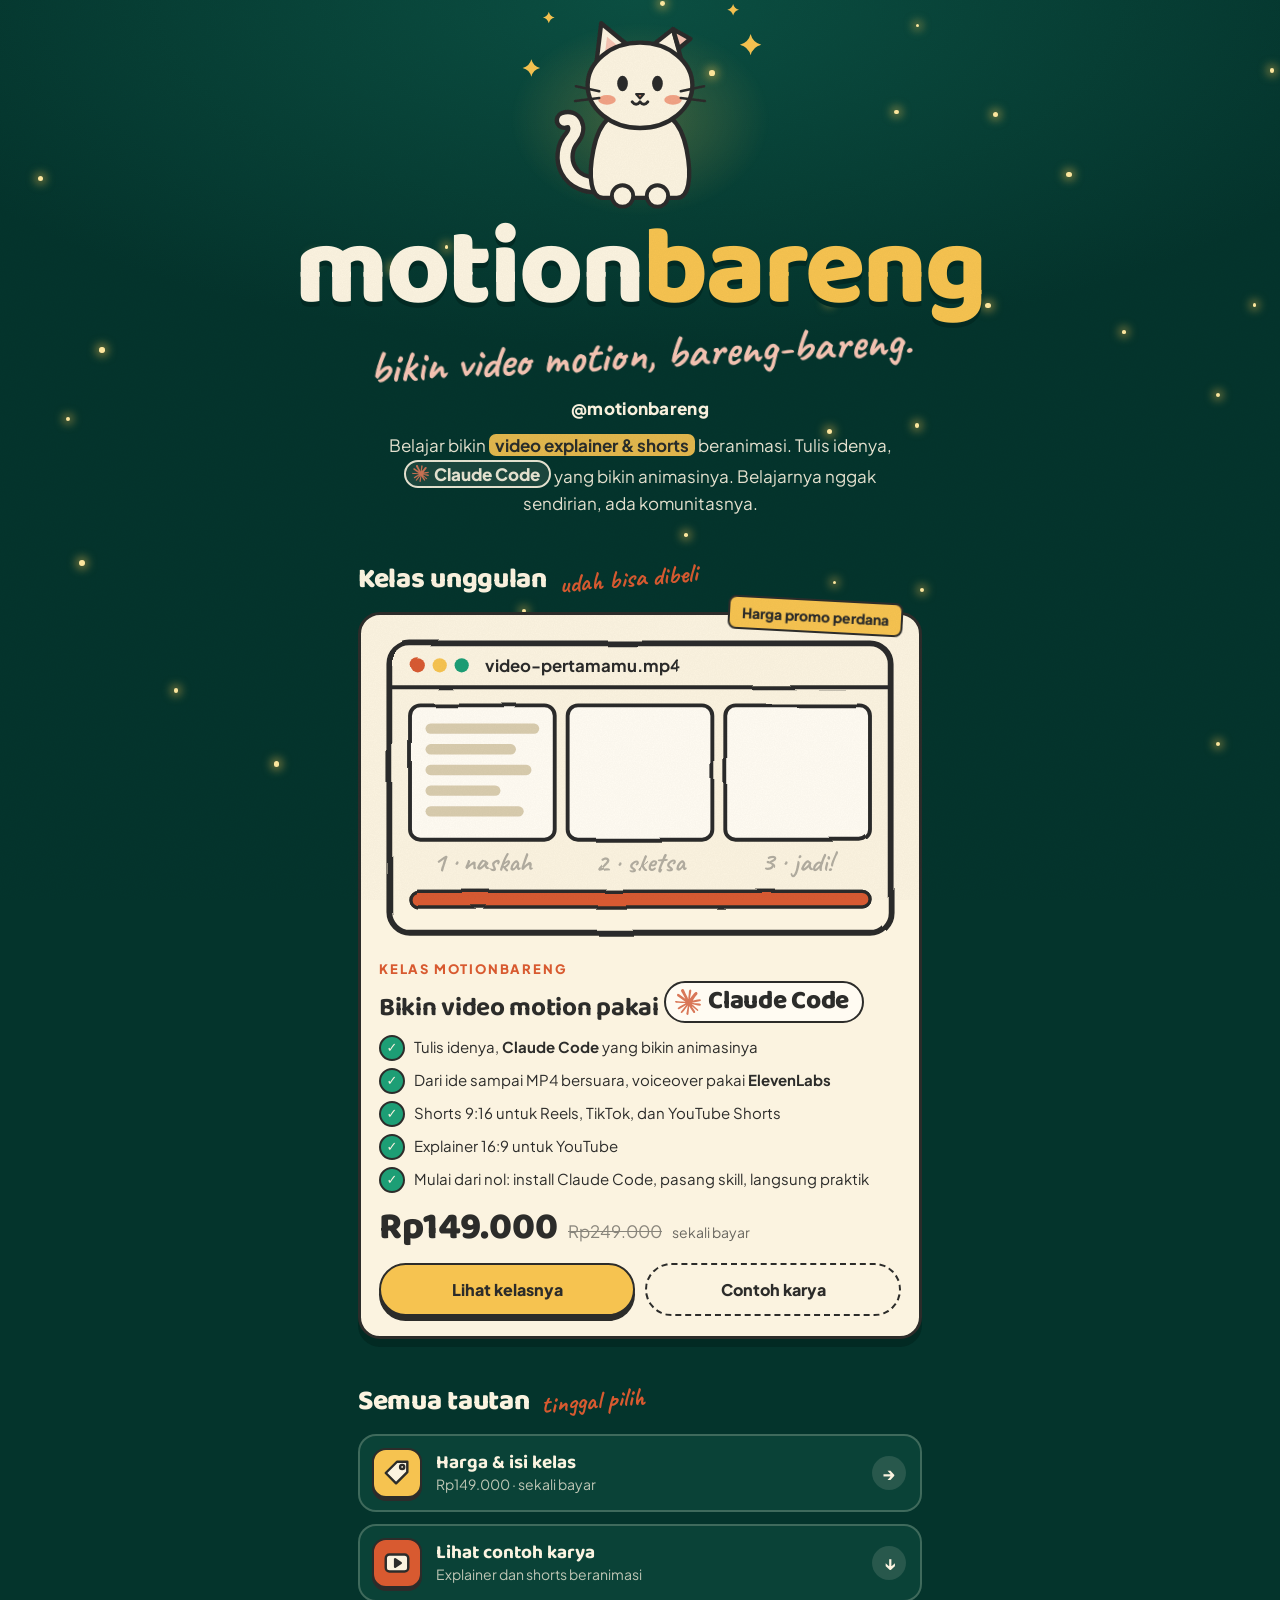
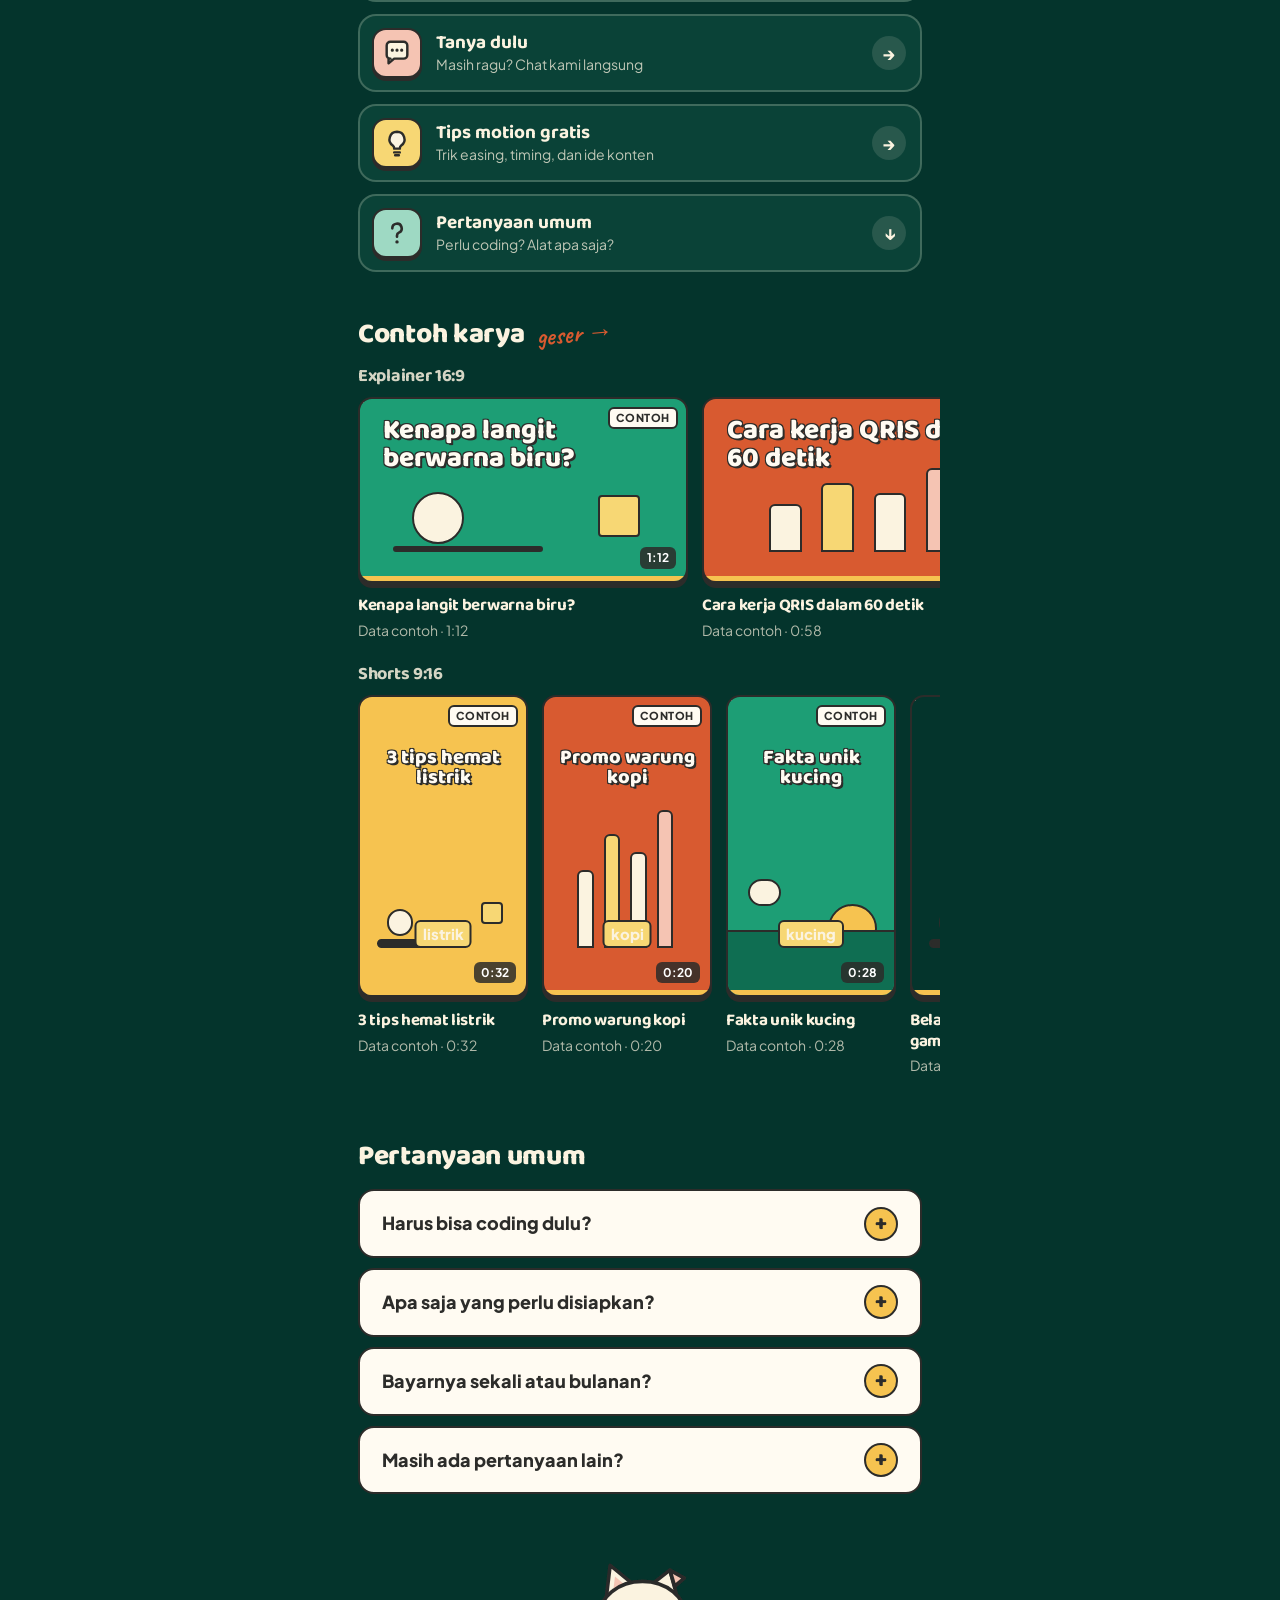
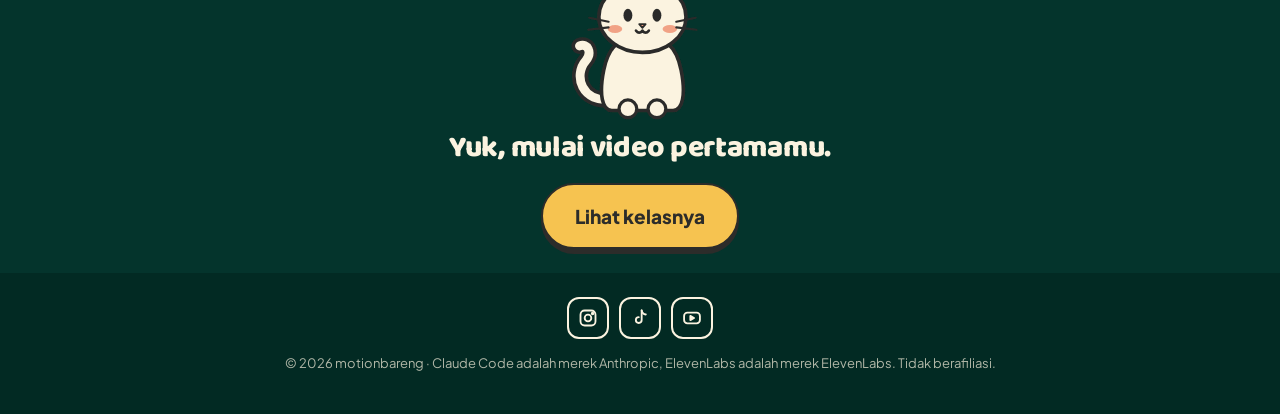
==== commit 8c4c90f6: "Formulir pembayaran Scalev (HTML Checkout Page) di halaman jualan - Section Daftar di kelas.html: pa" ====
--- a/Company Profile/website/index.html
+++ b/Company Profile/website/index.html
@@ -14,7 +14,7 @@
 <link rel="preconnect" href="https://fonts.gstatic.com" crossorigin>
 <link href="https://fonts.googleapis.com/css2?family=Baloo+2:wght@700;800&family=Caveat:wght@700&family=Plus+Jakarta+Sans:wght@400;500;700;800&display=swap" rel="stylesheet">
 <script>document.documentElement.classList.add('js')</script>
-<link rel="stylesheet" href="aset/css/gaya.css?v=2">
+<link rel="stylesheet" href="aset/css/gaya.css?v=3">
 </head>
 <body class="halaman-bio">
 
@@ -133,7 +133,7 @@
   <p>© <span id="tahun">2026</span> motionbareng · Claude Code adalah merek Anthropic, ElevenLabs adalah merek ElevenLabs. Tidak berafiliasi.</p>
 </footer>
 
-<script src="pengaturan.js?v=2"></script>
-<script src="aset/js/umum.js?v=2"></script>
+<script src="pengaturan.js?v=3"></script>
+<script src="aset/js/umum.js?v=3"></script>
 </body>
 </html>
--- a/Company Profile/website/aset/css/gaya.css
+++ b/Company Profile/website/aset/css/gaya.css
@@ -570,3 +570,49 @@
 .karya-sub{display:flex;align-items:center;justify-content:space-between;gap:12px;margin:0 0 6px}
 .karya-sub h3{font-size:22px}
 .alat-karya{margin-bottom:14px}
+
+/* ===================== FORMULIR DAFTAR (pembayaran Scalev) ===================== */
+.daftar{display:grid;grid-template-columns:1fr 1fr;gap:22px;align-items:start;max-width:1000px;margin:0 auto;
+  background:var(--malam-2);border:2.5px solid rgba(246,195,80,.45);border-radius:24px;padding:26px}
+.daftar[hidden]{display:none}
+@media (max-width:860px){.daftar{grid-template-columns:1fr;padding:18px}}
+.daftar-kolom{display:grid;gap:18px}
+.blok-daftar{border:0;margin:0;padding:0;min-width:0;display:grid;gap:12px}
+.blok-daftar legend{display:flex;align-items:center;gap:10px;font-family:var(--f-judul);font-weight:800;font-size:22px;margin-bottom:12px;padding:0}
+.no-daftar{display:grid;place-items:center;width:32px;height:32px;border-radius:50%;background:var(--kuning);color:var(--tinta);border:2px solid var(--tinta);font-size:17px}
+.pilihan{display:grid;gap:10px}
+.opsi{position:relative;display:block;cursor:pointer}
+.opsi input{position:absolute;opacity:0;pointer-events:none}
+.opsi-isi{display:flex;align-items:center;justify-content:space-between;gap:12px;background:rgba(251,243,224,.06);border:2.5px solid rgba(251,243,224,.25);
+  border-radius:14px;padding:13px 14px 13px 44px;transition:border-color .15s,background .15s;position:relative;min-height:54px}
+.opsi-isi::before{content:"";position:absolute;left:14px;top:50%;width:20px;height:20px;margin-top:-10px;border-radius:50%;border:2.5px solid var(--kertas);background:transparent}
+.opsi input:checked + .opsi-isi{border-color:var(--kuning);background:rgba(246,195,80,.12)}
+.opsi input:checked + .opsi-isi::before{background:var(--kuning);box-shadow:inset 0 0 0 3px var(--malam-2)}
+.opsi input:focus-visible + .opsi-isi{outline:3px solid var(--kuning);outline-offset:2px}
+.opsi-isi strong{font-weight:700;font-size:16px;line-height:1.3}
+.opsi-harga{display:flex;align-items:baseline;gap:8px;white-space:nowrap}
+.opsi-harga s{opacity:.55;font-size:14px}
+.opsi-harga b{font-family:var(--f-judul);font-size:22px;color:var(--kuning)}
+.opsi-bayar img{height:22px;width:auto;max-width:76px;object-fit:contain;background:#fff;border-radius:5px;padding:2px 5px}
+.isian{display:grid;gap:6px;font-weight:700;font-size:15px}
+.isian small{font-weight:500;opacity:.7}
+.isian input{font:inherit;font-weight:500;font-size:16px;color:var(--tinta);background:var(--kertas);border:2.5px solid var(--tinta);border-radius:12px;padding:12px 14px;width:100%}
+.isian input:focus{outline:3px solid var(--kuning);outline-offset:1px}
+.isian input[aria-invalid="true"]{border-color:var(--terakota);outline:3px solid var(--terakota)}
+.ringkasan{background:var(--malam-3);border:2px solid rgba(251,243,224,.15);border-radius:14px;padding:14px 16px;display:grid;gap:6px;font-size:15px}
+.ringkasan div{display:flex;justify-content:space-between;gap:12px}
+.ringkasan .total{border-top:2px dashed rgba(251,243,224,.25);padding-top:10px;margin-top:4px;font-family:var(--f-judul);font-weight:800;font-size:22px}
+.ringkasan .total span:last-child{color:var(--kuning)}
+.ringkasan small{opacity:.65;font-size:12.5px}
+.pesan-daftar{margin:0;background:var(--pink);color:var(--tinta);border:2px solid var(--tinta);border-radius:10px;padding:10px 12px;font-size:14.5px;font-weight:600}
+.daftar .tombol{width:100%}
+.daftar .tombol:disabled{opacity:.7;cursor:wait;transform:none}
+.daftar .aman{color:var(--kertas);opacity:.7;margin:0;text-align:center;font-size:13px}
+.kosong{opacity:.8;font-size:14px;margin:0}
+/* cadangan (di luar Scalev) */
+.daftar-cadangan[hidden]{display:none}
+.kartu-cadangan{max-width:520px;margin:0 auto;text-align:center;background:var(--kertas);color:var(--tinta);border:3px solid var(--tinta);border-radius:24px;padding:28px 24px;box-shadow:0 8px 0 var(--malam-3)}
+.kartu-cadangan h3{font-size:26px;margin-bottom:6px}
+.kartu-cadangan .angka{justify-content:center}
+.kartu-cadangan p{margin:8px 0 20px;opacity:.85}
+.kartu-cadangan .tombol{width:100%}
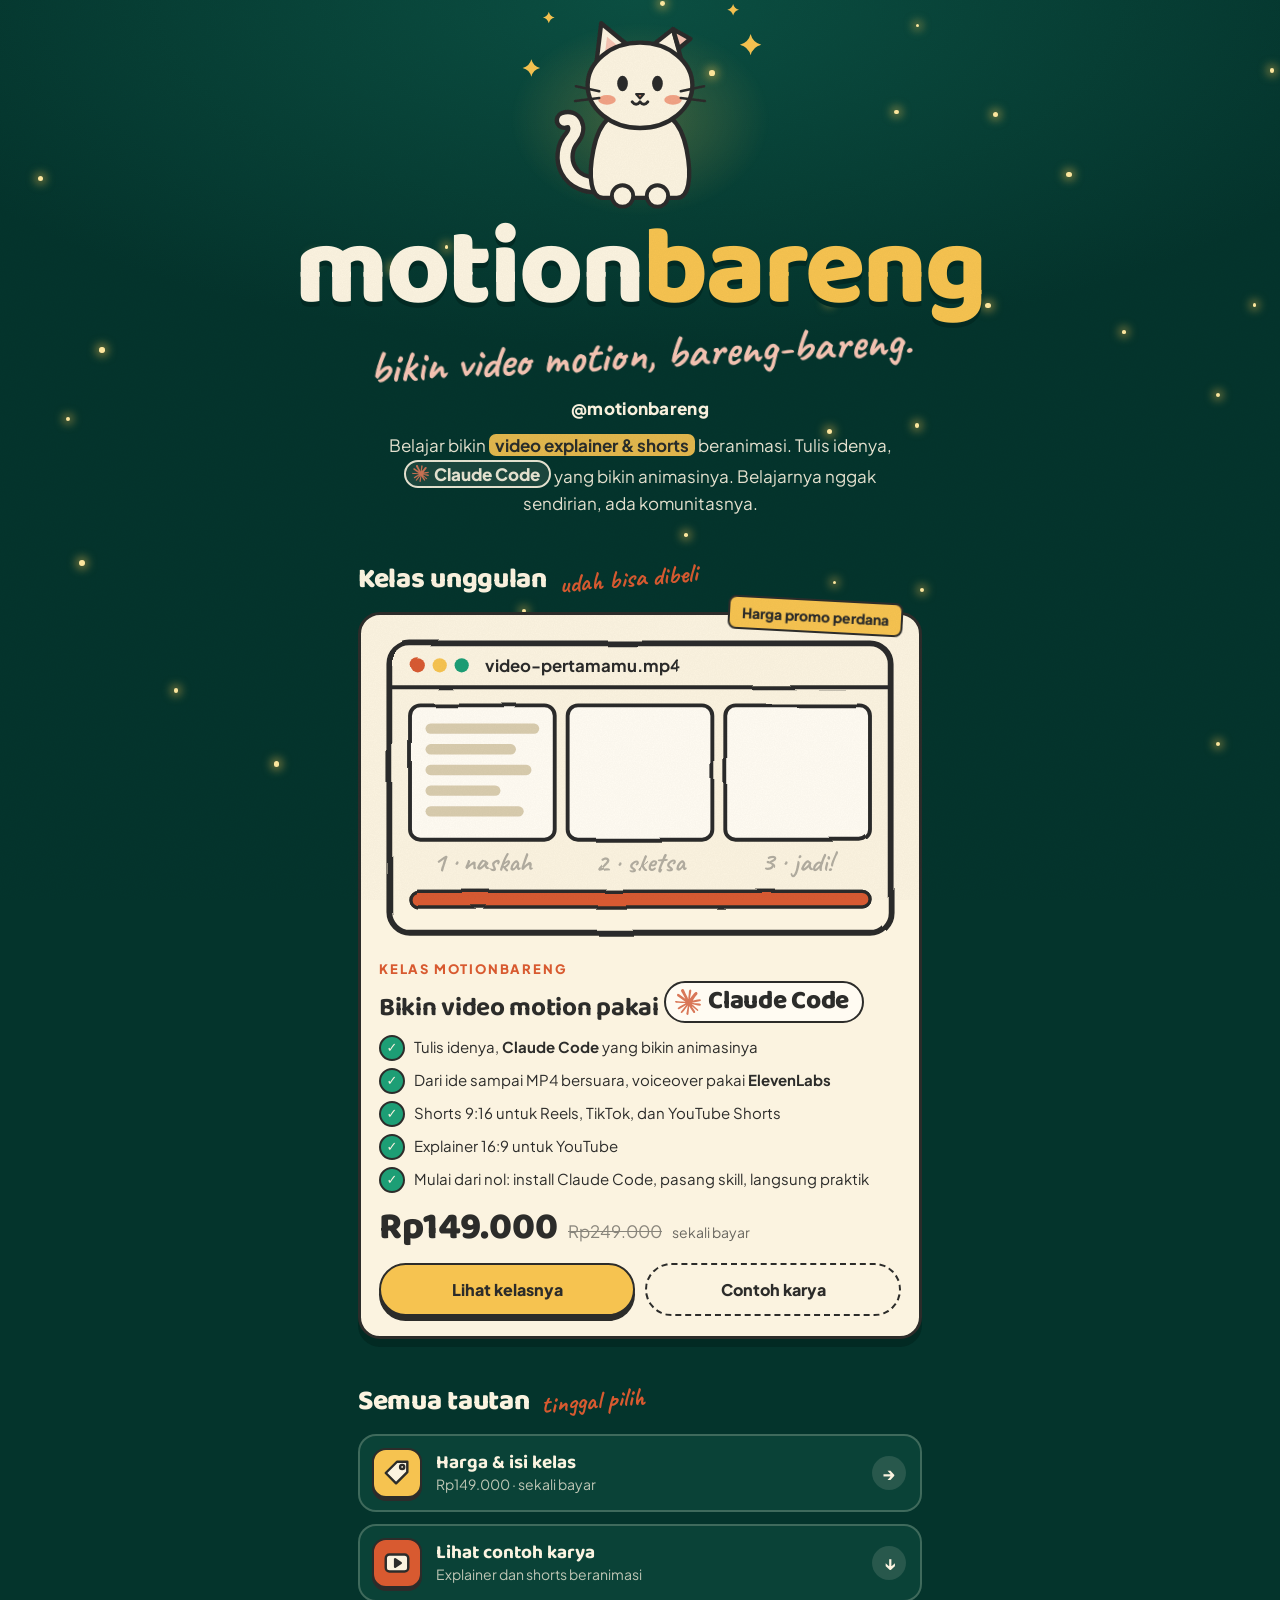
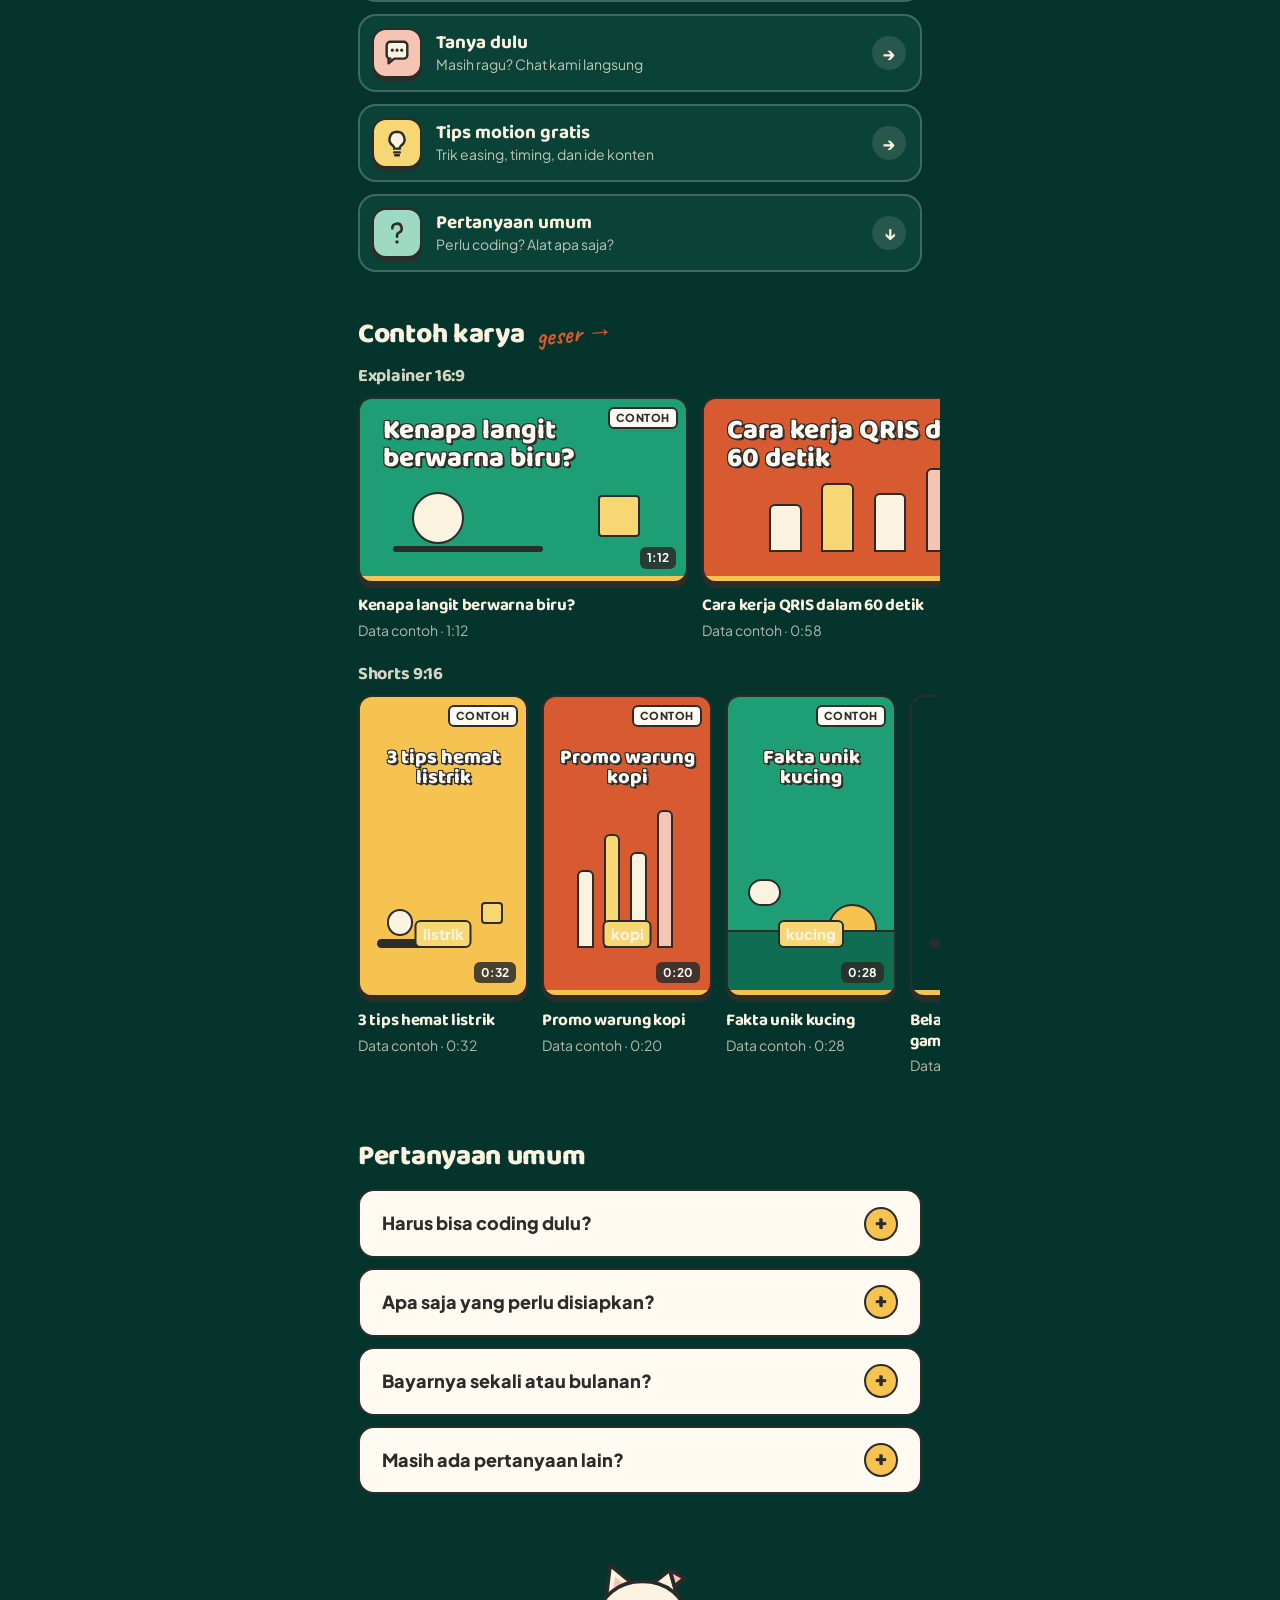
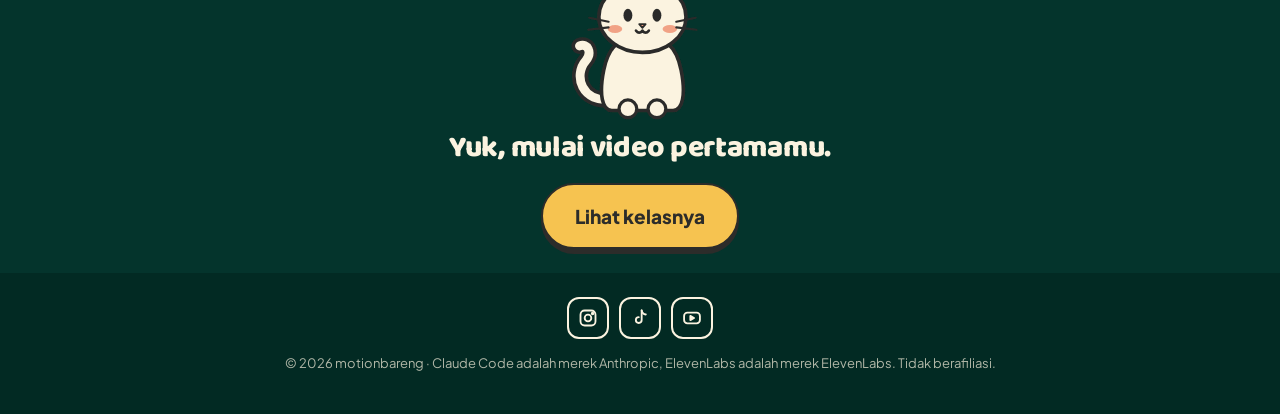
==== commit 6f1b387b: "Perbaiki bar beli di Safari iOS, tambah logo dan foto profil kucing" ====
--- a/Company Profile/website/index.html
+++ b/Company Profile/website/index.html
@@ -14,7 +14,7 @@
 <link rel="preconnect" href="https://fonts.gstatic.com" crossorigin>
 <link href="https://fonts.googleapis.com/css2?family=Baloo+2:wght@700;800&family=Caveat:wght@700&family=Plus+Jakarta+Sans:wght@400;500;700;800&display=swap" rel="stylesheet">
 <script>document.documentElement.classList.add('js')</script>
-<link rel="stylesheet" href="aset/css/gaya.css?v=3">
+<link rel="stylesheet" href="aset/css/gaya.css?v=7">
 </head>
 <body class="halaman-bio">
 
@@ -133,7 +133,7 @@
   <p>© <span id="tahun">2026</span> motionbareng · Claude Code adalah merek Anthropic, ElevenLabs adalah merek ElevenLabs. Tidak berafiliasi.</p>
 </footer>
 
-<script src="pengaturan.js?v=3"></script>
-<script src="aset/js/umum.js?v=3"></script>
+<script src="pengaturan.js?v=6"></script>
+<script src="aset/js/umum.js?v=4"></script>
 </body>
 </html>
--- a/Company Profile/website/aset/css/gaya.css
+++ b/Company Profile/website/aset/css/gaya.css
@@ -375,8 +375,10 @@
   .kecil{opacity:.7;font-size:13px;max-width:560px}
 
   /* ===== bar beli + kucing yang ngintip di atasnya ===== */
-  .bar-beli{position:fixed;left:0;right:0;bottom:0;z-index:55;background:var(--kertas);border-top:2.5px solid var(--tinta);transform:translateY(110%);transition:transform .35s}
-  .bar-beli.tampil{transform:none}
+  .bar-beli{position:fixed;left:0;right:0;bottom:0;z-index:55;background:var(--kertas);border-top:2.5px solid var(--tinta);
+    padding-bottom:env(safe-area-inset-bottom);will-change:transform;
+    -webkit-transform:translate3d(0,calc(100% + 24px),0);transform:translate3d(0,calc(100% + 24px),0);transition:transform .35s,visibility 0s .35s;visibility:hidden}
+  .bar-beli.tampil{-webkit-transform:translate3d(0,0,0);transform:translate3d(0,0,0);transition:transform .35s,visibility 0s;visibility:visible}
   .bar-beli .wadah{display:flex;align-items:center;justify-content:space-between;gap:12px;height:66px;padding-left:120px}
   .bar-beli .harga{display:flex;align-items:baseline;gap:10px}
   .bar-beli .promo{font-family:var(--f-judul);font-weight:800;font-size:26px;line-height:1}
@@ -575,8 +577,9 @@
 .daftar{display:grid;grid-template-columns:1fr 1fr;gap:22px;align-items:start;max-width:1000px;margin:0 auto;
   background:var(--malam-2);border:2.5px solid rgba(246,195,80,.45);border-radius:24px;padding:26px}
 .daftar[hidden]{display:none}
-@media (max-width:860px){.daftar{grid-template-columns:1fr;padding:18px}}
-.daftar-kolom{display:grid;gap:18px}
+@media (max-width:860px){.daftar{grid-template-columns:minmax(0,1fr);padding:18px}}
+@media (max-width:480px){.daftar{padding:14px;border-radius:20px}.opsi-isi{flex-wrap:wrap;row-gap:4px}.opsi-harga b{font-size:20px}}
+.daftar-kolom{display:grid;gap:18px;min-width:0}
 .blok-daftar{border:0;margin:0;padding:0;min-width:0;display:grid;gap:12px}
 .blok-daftar legend{display:flex;align-items:center;gap:10px;font-family:var(--f-judul);font-weight:800;font-size:22px;margin-bottom:12px;padding:0}
 .no-daftar{display:grid;place-items:center;width:32px;height:32px;border-radius:50%;background:var(--kuning);color:var(--tinta);border:2px solid var(--tinta);font-size:17px}
@@ -590,6 +593,9 @@
 .opsi input:checked + .opsi-isi::before{background:var(--kuning);box-shadow:inset 0 0 0 3px var(--malam-2)}
 .opsi input:focus-visible + .opsi-isi{outline:3px solid var(--kuning);outline-offset:2px}
 .opsi-isi strong{font-weight:700;font-size:16px;line-height:1.3}
+.opsi-paket .opsi-isi{flex-direction:column;align-items:flex-start;gap:6px;padding-top:15px}
+.opsi-paket .opsi-isi::before{top:19px;margin-top:0}
+.opsi-desk{font-size:14.5px;line-height:1.5;opacity:.85;font-weight:500}
 .opsi-harga{display:flex;align-items:baseline;gap:8px;white-space:nowrap}
 .opsi-harga s{opacity:.55;font-size:14px}
 .opsi-harga b{font-family:var(--f-judul);font-size:22px;color:var(--kuning)}
@@ -599,6 +605,15 @@
 .isian input{font:inherit;font-weight:500;font-size:16px;color:var(--tinta);background:var(--kertas);border:2.5px solid var(--tinta);border-radius:12px;padding:12px 14px;width:100%}
 .isian input:focus{outline:3px solid var(--kuning);outline-offset:1px}
 .isian input[aria-invalid="true"]{border-color:var(--terakota);outline:3px solid var(--terakota)}
+.buka-kode{background:none;border:0;padding:0;font:inherit;font-family:var(--f-tangan);font-size:20px;color:var(--kuning);text-decoration:underline wavy;text-underline-offset:5px;cursor:pointer}
+.buka-kode:focus-visible,.tombol-kode:focus-visible{outline:3px solid var(--kuning);outline-offset:3px}
+.isi-kode{display:flex;gap:8px;margin-top:10px}
+.isi-kode input{flex:1;min-width:0;font:inherit;font-weight:600;font-size:16px;letter-spacing:.04em;text-transform:uppercase;color:var(--tinta);background:var(--kertas);border:2.5px solid var(--tinta);border-radius:12px;padding:11px 14px}
+.isi-kode input:focus{outline:3px solid var(--kuning);outline-offset:1px}
+.tombol-kode{font:inherit;font-weight:800;color:var(--tinta);background:var(--kuning);border:2.5px solid var(--tinta);border-radius:12px;padding:0 18px;cursor:pointer}
+.tombol-kode:disabled{opacity:.7;cursor:wait}
+.pesan-kode{margin:8px 0 0;font-size:14px;font-weight:600;color:var(--pipi)}
+.pesan-kode[data-ok="1"]{color:var(--kuning)}
 .ringkasan{background:var(--malam-3);border:2px solid rgba(251,243,224,.15);border-radius:14px;padding:14px 16px;display:grid;gap:6px;font-size:15px}
 .ringkasan div{display:flex;justify-content:space-between;gap:12px}
 .ringkasan .total{border-top:2px dashed rgba(251,243,224,.25);padding-top:10px;margin-top:4px;font-family:var(--f-judul);font-weight:800;font-size:22px}
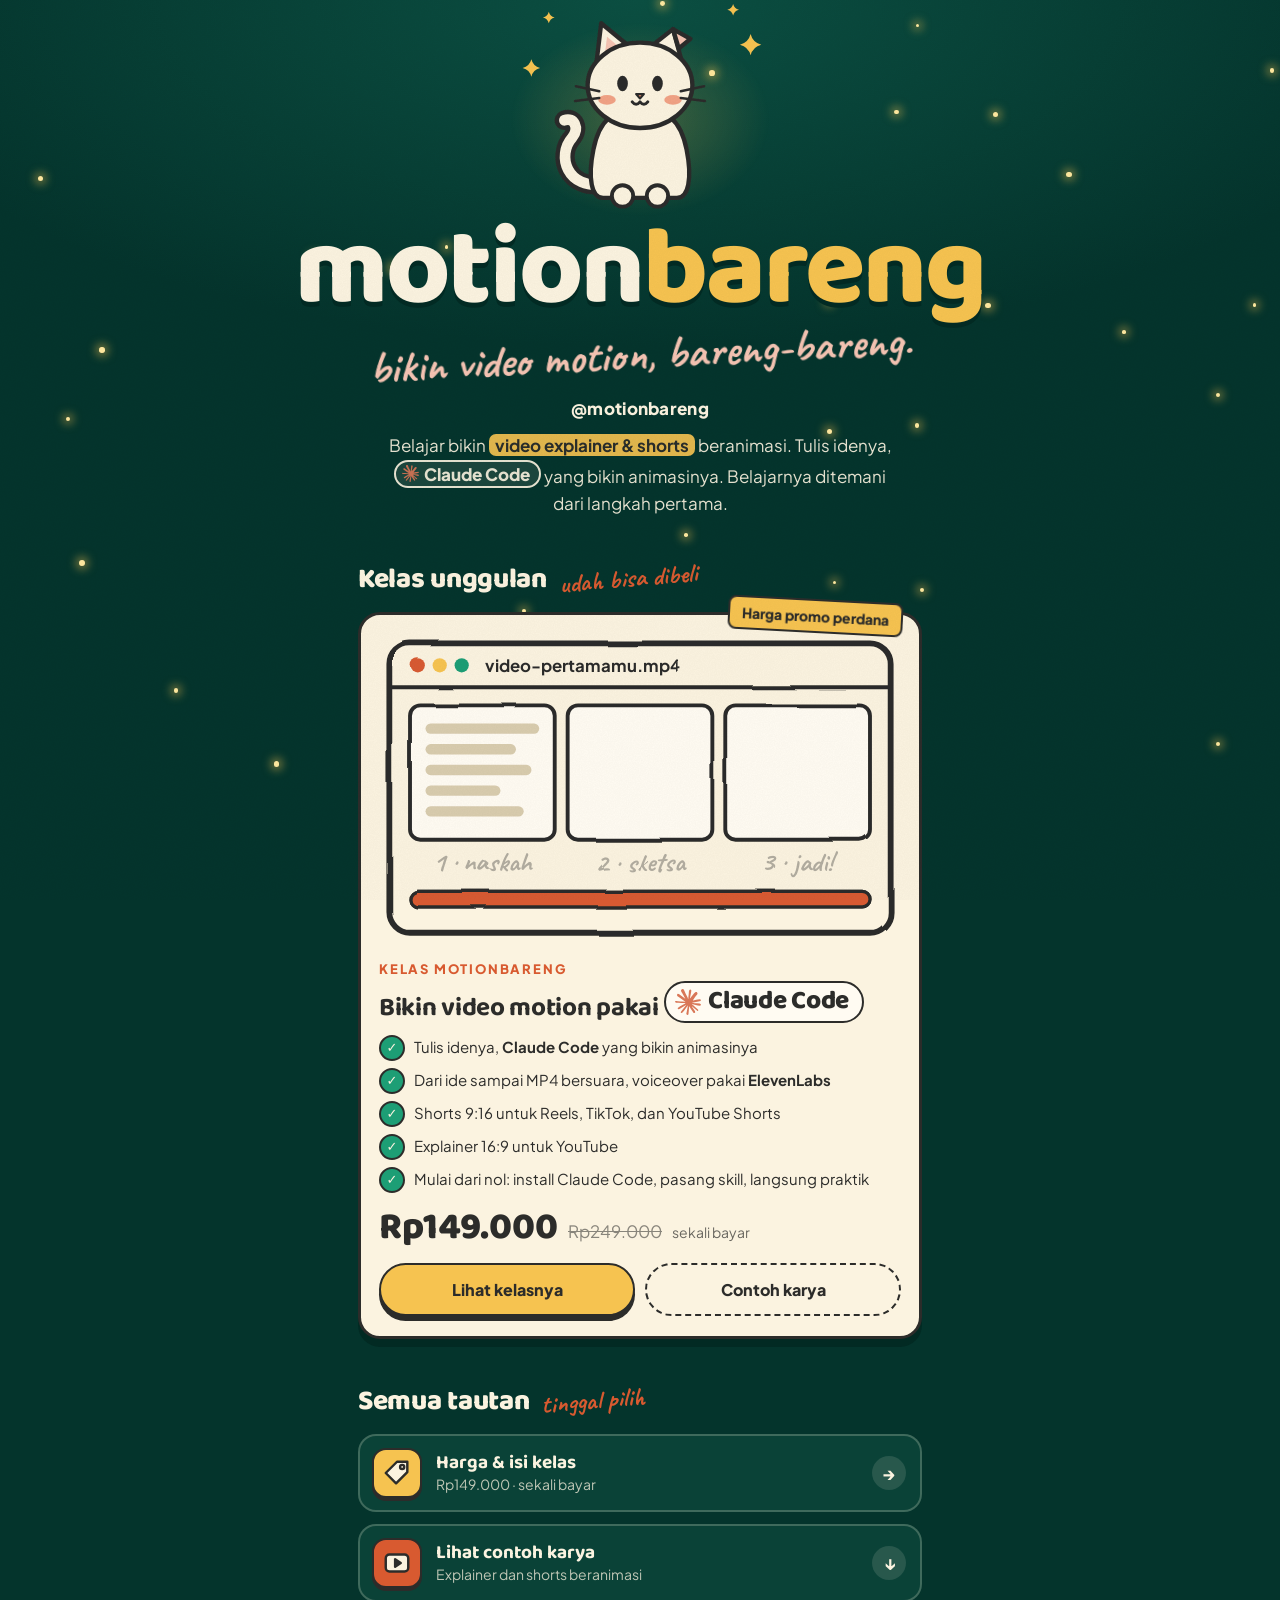
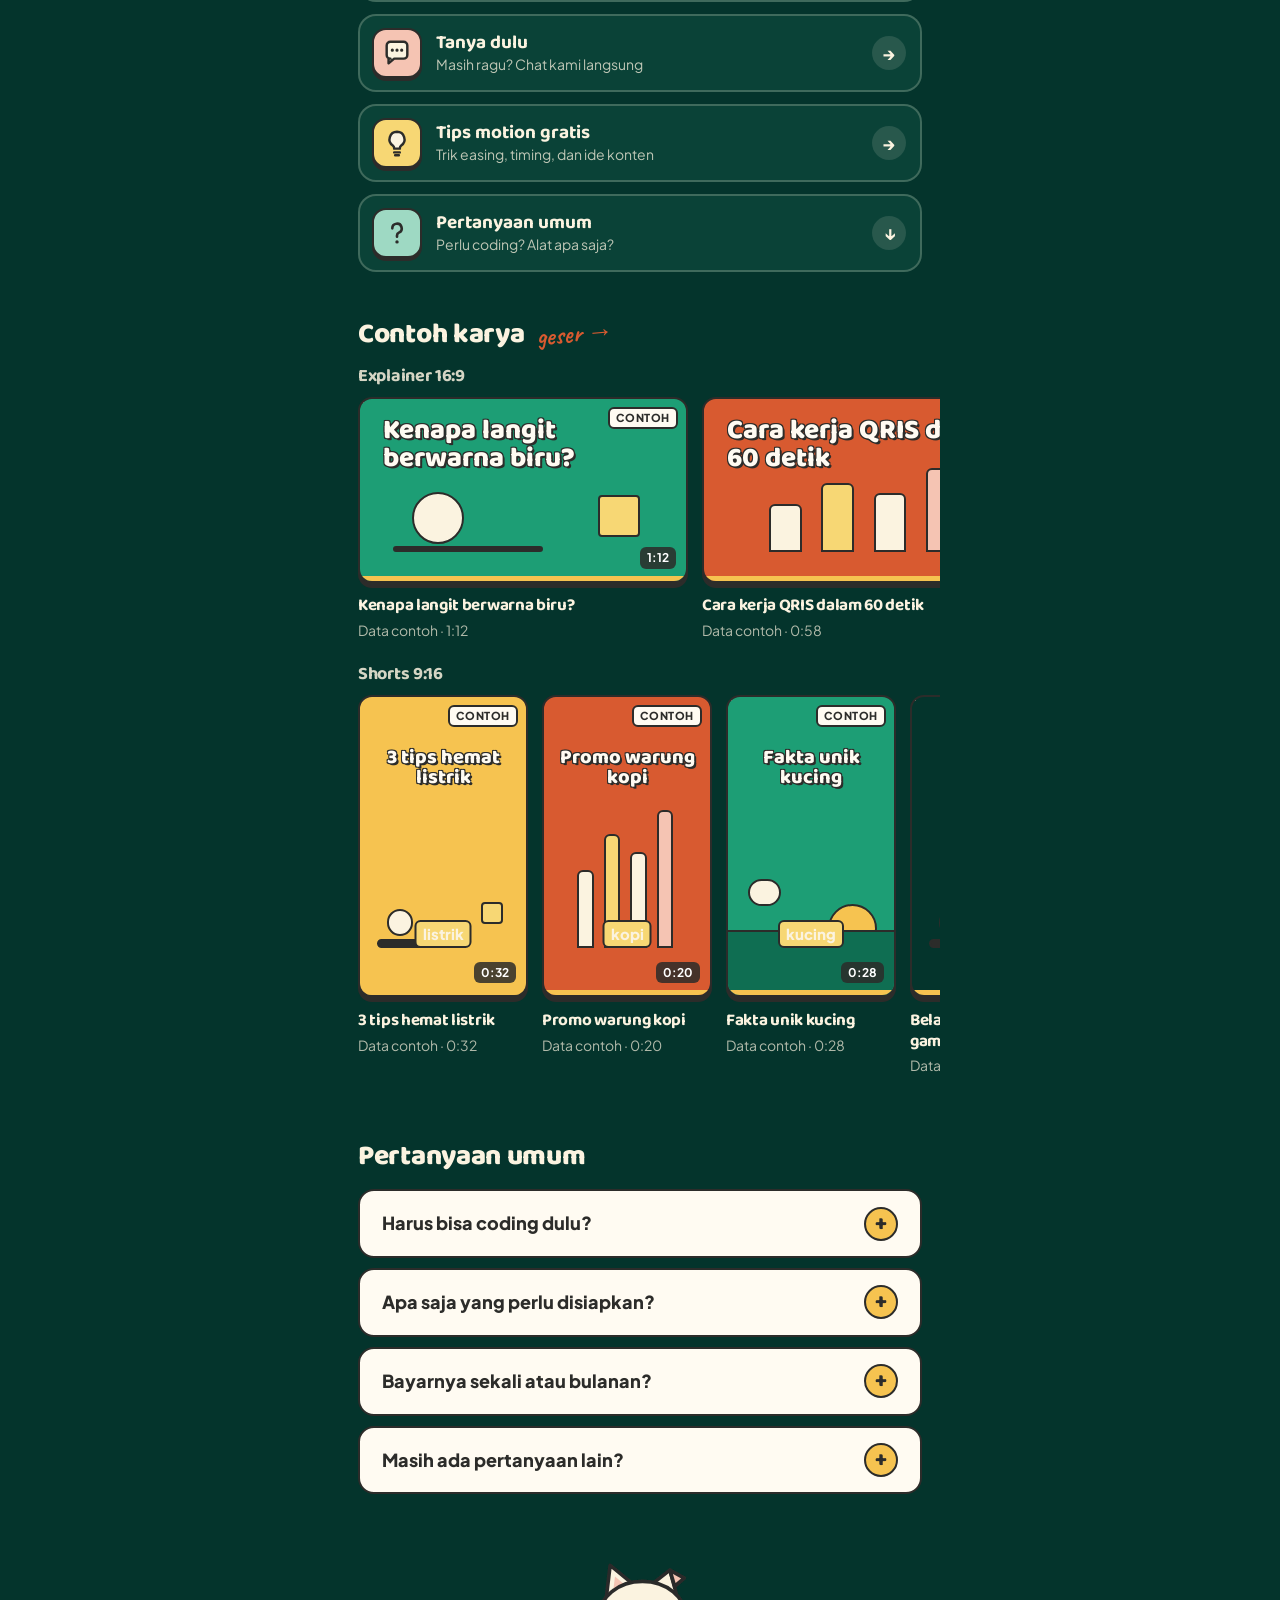
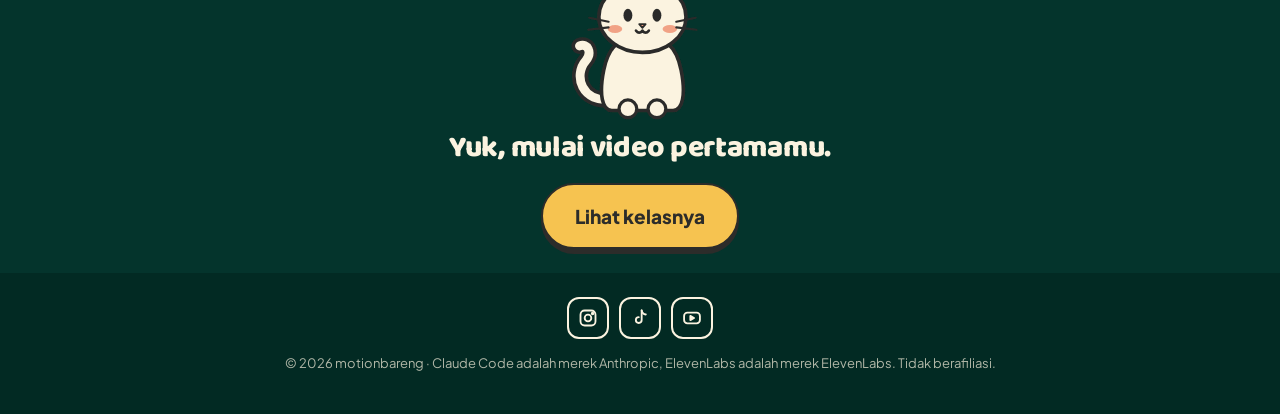
==== commit c135fd25: "Hapus janji komunitas dan sesi, ganti copy "Kenapa bareng", akses selamanya" ====
--- a/Company Profile/website/index.html
+++ b/Company Profile/website/index.html
@@ -4,7 +4,7 @@
 <meta charset="utf-8">
 <meta name="viewport" content="width=device-width, initial-scale=1">
 <title>motionbareng · bikin video motion, bareng-bareng</title>
-<meta name="description" content="Belajar bikin video explainer & shorts beranimasi pakai Claude Code + ElevenLabs, bareng komunitas. Kelas, contoh karya, dan tautan motionbareng.">
+<meta name="description" content="Belajar bikin video explainer & shorts beranimasi pakai Claude Code + ElevenLabs, ditemani dari langkah pertama sampai video jadi. Kelas, contoh karya, dan tautan motionbareng.">
 <meta property="og:title" content="motionbareng · bikin video motion, bareng-bareng">
 <meta property="og:description" content="Kelas online bikin video explainer & shorts beranimasi pakai Claude Code + ElevenLabs.">
 <meta property="og:type" content="website">
@@ -34,7 +34,7 @@
     <h1 class="merek masuk" style="--u:1">motion<span>bareng</span></h1>
     <p class="slogan masuk" style="--u:2">bikin video motion,<br class="hp"> bareng-bareng.</p>
     <p class="handle masuk" style="--u:3">@motionbareng</p>
-    <p class="lead masuk" style="--u:4">Belajar bikin <mark>video explainer &amp; shorts</mark> beranimasi. Tulis idenya, <span class="alat" data-alat="claude">Claude Code</span> yang bikin animasinya. Belajarnya nggak sendirian, ada komunitasnya.</p>
+    <p class="lead masuk" style="--u:4">Belajar bikin <mark>video explainer &amp; shorts</mark> beranimasi. Tulis idenya, <span class="alat" data-alat="claude">Claude Code</span> yang bikin animasinya. Belajarnya ditemani dari langkah pertama.</p>
   </section>
 
   <!-- ===== KELAS UNGGULAN ===== -->
@@ -134,6 +134,6 @@
 </footer>
 
 <script src="pengaturan.js?v=6"></script>
-<script src="aset/js/umum.js?v=4"></script>
+<script src="aset/js/umum.js?v=5"></script>
 </body>
 </html>
